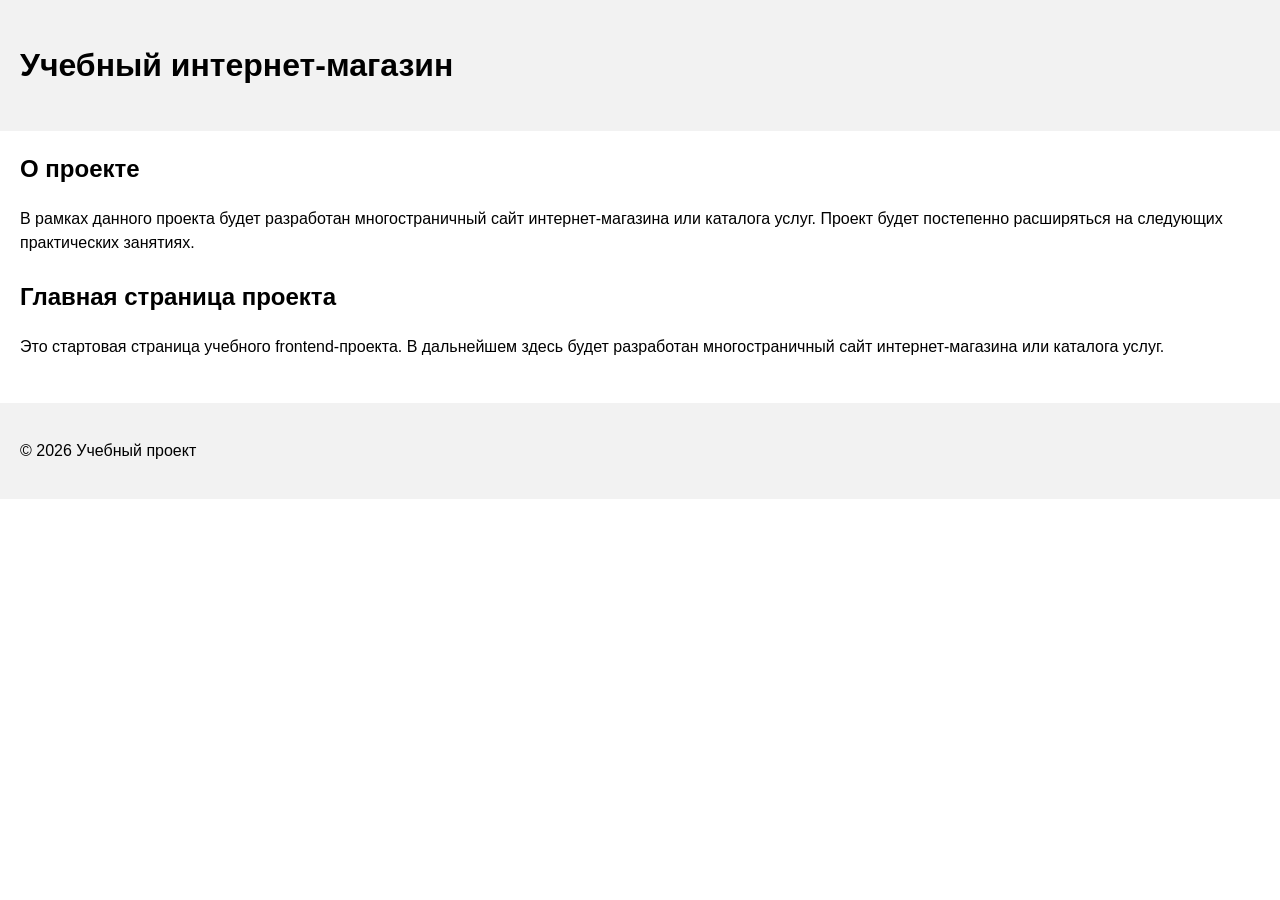
==== index.html @ 27270376 "feat: add project description section" ====
<!DOCTYPE html>
<html lang="ru">
<head>
  <meta charset="UTF-8">
  <meta name="viewport" content="width=device-width, initial-scale=1.0">
  <title>Каталог товаров</title>
  <link rel="stylesheet" href="css/style.css">
</head>
<body>
  <header>
    <h1>Учебный интернет-магазин</h1>
  </header>

  <main>
    <section>
  <h2>О проекте</h2>
  <p>
    В рамках данного проекта будет разработан многостраничный сайт
    интернет-магазина или каталога услуг. Проект будет постепенно
    расширяться на следующих практических занятиях.
  </p>
</section>

    <section>
      <h2>Главная страница проекта</h2>
      <p>
        Это стартовая страница учебного frontend-проекта.
        В дальнейшем здесь будет разработан многостраничный сайт
        интернет-магазина или каталога услуг.
      </p>
    </section>
  </main>

  <footer>
    <p>&copy; 2026 Учебный проект</p>
  </footer>
</body>
</html>
---- css/style.css ----
body {
  margin: 0;
  font-family: Arial, sans-serif;
  line-height: 1.5;
}

header,
main,
footer {
  padding: 20px;
}

header {
  background-color: #f2f2f2;
}

footer {
  background-color: #f2f2f2;
}

section {
  margin-bottom: 24px;
}

section h2 {
  margin-top: 0;
}
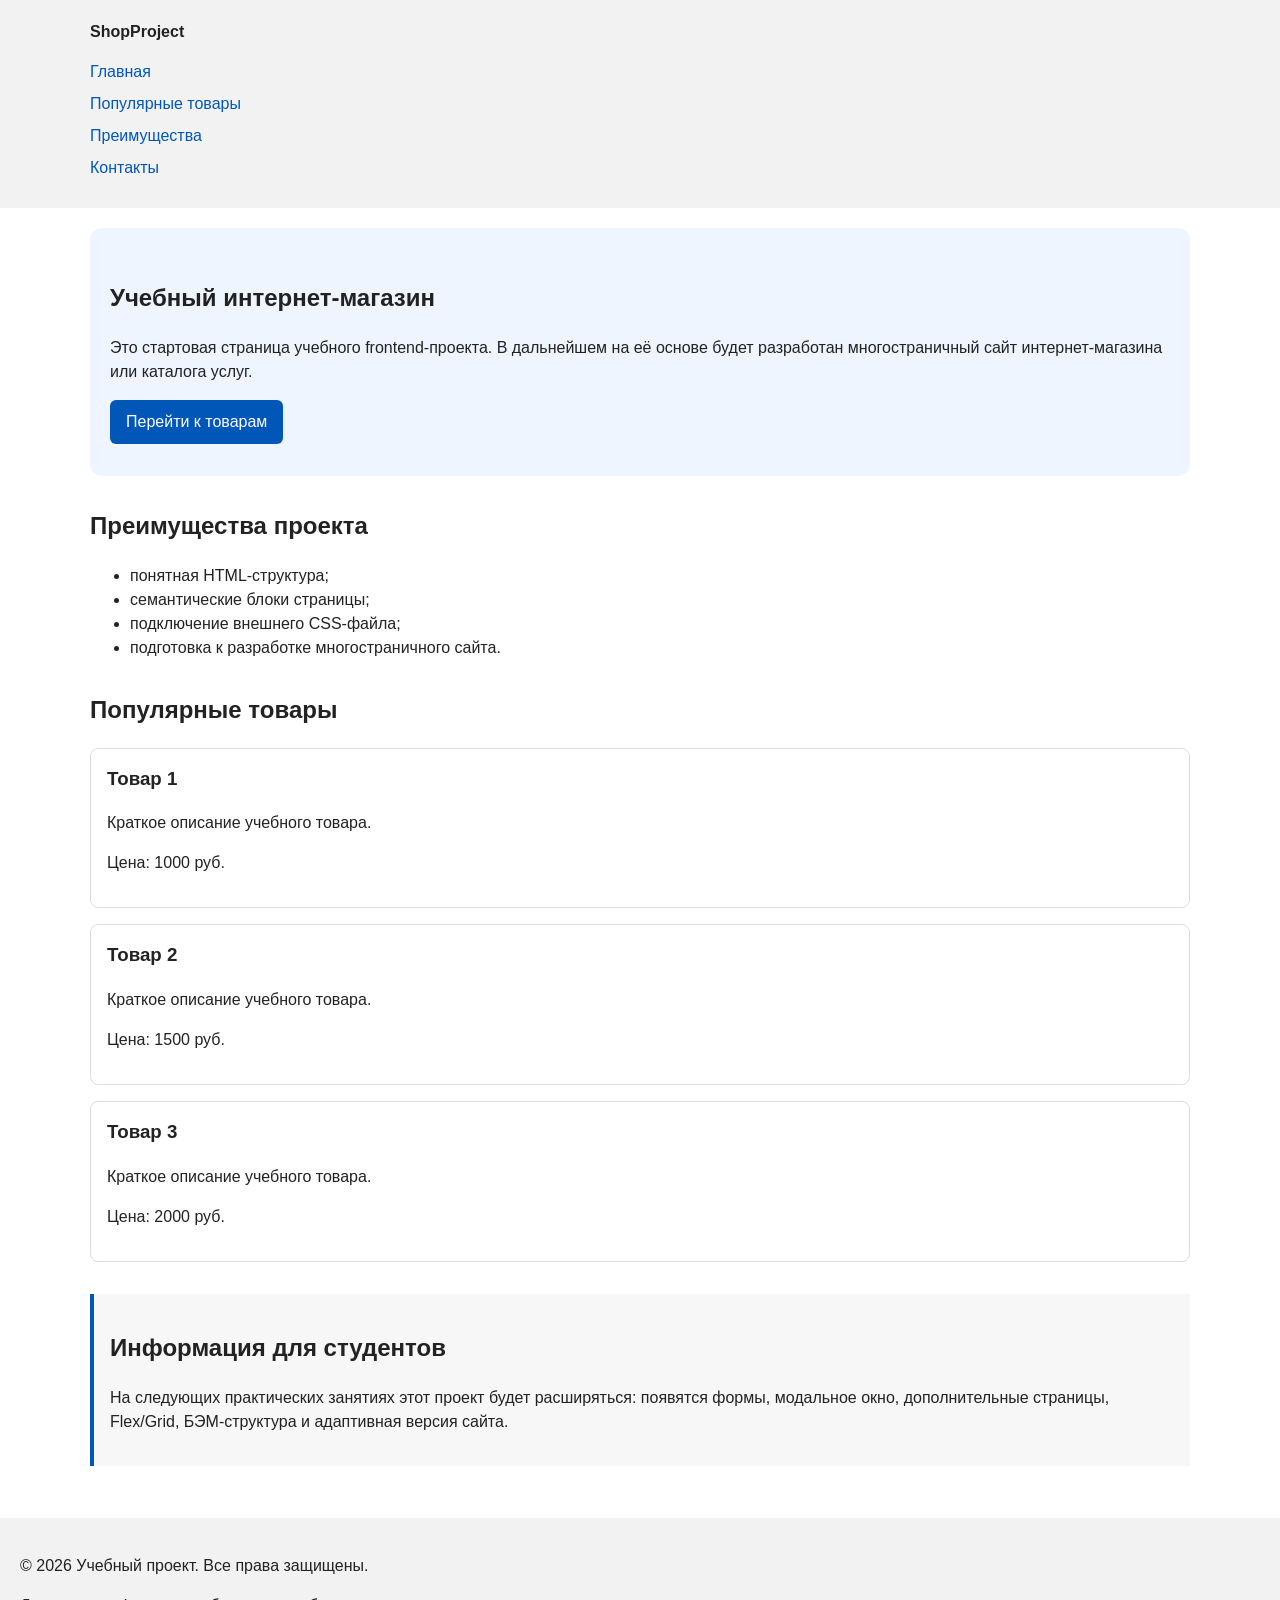
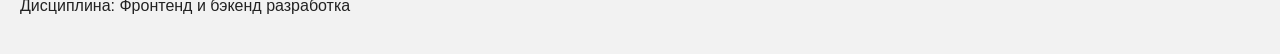
==== commit 383f1474: "feat: add semantic HTML structure and base CSS styles" ====
--- a/index.html
+++ b/index.html
@@ -3,37 +3,79 @@
 <head>
   <meta charset="UTF-8">
   <meta name="viewport" content="width=device-width, initial-scale=1.0">
-  <title>Каталог товаров</title>
+  <title>Учебный интернет-магазин</title>
   <link rel="stylesheet" href="css/style.css">
 </head>
 <body>
-  <header>
-    <h1>Учебный интернет-магазин</h1>
-  </header>
+<header>
+  <div class="site-header">
+    <a class="site-logo" href="index.html">ShopProject</a>
 
-  <main>
-    <section>
-  <h2>О проекте</h2>
+    <nav class="site-nav" aria-label="Основная навигация">
+      <ul class="site-nav__list">
+        <li><a href="index.html">Главная</a></li>
+        <li><a href="#popular">Популярные товары</a></li>
+        <li><a href="#advantages">Преимущества</a></li>
+        <li><a href="#contacts">Контакты</a></li>
+      </ul>
+    </nav>
+  </div>
+</header>
+<main>
+  <section class="hero">
+  <h1>Учебный интернет-магазин</h1>
   <p>
-    В рамках данного проекта будет разработан многостраничный сайт
-    интернет-магазина или каталога услуг. Проект будет постепенно
-    расширяться на следующих практических занятиях.
+    Это стартовая страница учебного frontend-проекта.
+    В дальнейшем на её основе будет разработан многостраничный сайт
+    интернет-магазина или каталога услуг.
   </p>
+  <a class="button" href="#popular">Перейти к товарам</a>
 </section>
+<section class="section" id="advantages">
+  <h2>Преимущества проекта</h2>
 
-    <section>
-      <h2>Главная страница проекта</h2>
-      <p>
-        Это стартовая страница учебного frontend-проекта.
-        В дальнейшем здесь будет разработан многостраничный сайт
-        интернет-магазина или каталога услуг.
-      </p>
-    </section>
-  </main>
+  <ul class="advantages-list">
+    <li>понятная HTML-структура;</li>
+    <li>семантические блоки страницы;</li>
+    <li>подключение внешнего CSS-файла;</li>
+    <li>подготовка к разработке многостраничного сайта.</li>
+  </ul>
+</section>
+<section class="section" id="popular">
+  <h2>Популярные товары</h2>
 
-  <footer>
-    <p>&copy; 2026 Учебный проект</p>
-  </footer>
+  <article class="product-card">
+    <h3>Товар 1</h3>
+    <p>Краткое описание учебного товара.</p>
+    <p>Цена: 1000 руб.</p>
+  </article>
+
+  <article class="product-card">
+    <h3>Товар 2</h3>
+    <p>Краткое описание учебного товара.</p>
+    <p>Цена: 1500 руб.</p>
+  </article>
+
+  <article class="product-card">
+    <h3>Товар 3</h3>
+    <p>Краткое описание учебного товара.</p>
+    <p>Цена: 2000 руб.</p>
+  </article>
+</section>
+<aside class="aside-info">
+  <h2>Информация для студентов</h2>
+  <p>
+    На следующих практических занятиях этот проект будет расширяться:
+    появятся формы, модальное окно, дополнительные страницы, Flex/Grid,
+    БЭМ-структура и адаптивная версия сайта.
+  </p>
+</aside>
+
+</main>
+<footer id="contacts">
+  <p>&copy; 2026 Учебный проект. Все права защищены.</p>
+  <p>Дисциплина: Фронтенд и бэкенд разработка</p>
+</footer>
+
 </body>
 </html>
-
--- a/css/style.css
+++ b/css/style.css
@@ -1,27 +1,167 @@
+/* 
+  Универсальное правило для всех элементов.
+  border-box делает расчёт размеров более понятным:
+  width включает content, padding и border.
+*/
+* {
+  box-sizing: border-box;
+}
+
+/*
+  Убираем стандартный внешний отступ браузера у body.
+  Без этого вокруг страницы может появиться белая рамка.
+*/
 body {
   margin: 0;
   font-family: Arial, sans-serif;
   line-height: 1.5;
+  color: #222222;
+  background-color: #ffffff;
 }
-
+/*
+  Задаём внутренние отступы для основных областей страницы.
+  Это делает содержимое визуально отделённым от краёв окна браузера.
+*/
 header,
 main,
 footer {
   padding: 20px;
 }
 
+/*
+  Оформляем шапку страницы.
+  Пока используется простой светло-серый фон.
+*/
 header {
   background-color: #f2f2f2;
 }
 
+/*
+  Оформляем подвал страницы тем же фоном,
+  чтобы визуально отделить его от основного содержимого.
+*/
 footer {
   background-color: #f2f2f2;
 }
-
-section {
-  margin-bottom: 24px;
+/*
+  Ограничиваем ширину содержимого шапки,
+  чтобы оно не растягивалось слишком сильно на широких экранах.
+*/
+.site-header {
+  max-width: 1100px;
+  margin: 0 auto;
 }
 
-section h2 {
+/*
+  Оформляем текстовый логотип.
+*/
+.site-logo {
+  font-weight: bold;
+  text-decoration: none;
+  color: #222222;
+}
+
+/*
+  Убираем стандартные отступы и маркеры списка навигации.
+*/
+.site-nav__list {
+  padding: 0;
+  margin: 16px 0 0;
+  list-style: none;
+}
+
+/*
+  Добавляем расстояние между пунктами меню.
+*/
+.site-nav__list li {
+  margin-bottom: 8px;
+}
+
+/*
+  Оформляем ссылки меню.
+*/
+.site-nav__list a {
+  color: #0057b8;
+  text-decoration: none;
+}
+
+/*
+  При наведении мыши подчёркиваем ссылку.
+  Подробно состояния интерфейса будут рассмотрены в практической работе 1.7.
+*/
+.site-nav__list a:hover {
+  text-decoration: underline;
+}
+/*
+  Hero-блок — первый крупный блок страницы.
+  Он визуально отделяется от остальных разделов фоном и отступами.
+*/
+.hero {
+  max-width: 1100px;
+  margin: 0 auto 32px;
+  padding: 32px 20px;
+  background-color: #eef5ff;
+  border-radius: 12px;
+}
+
+/*
+  Общий класс для разделов страницы.
+*/
+.section {
+  max-width: 1100px;
+  margin: 0 auto 32px;
+}
+
+/*
+  Убираем лишний верхний отступ у заголовков разделов.
+*/
+.section h2 {
   margin-top: 0;
 }
+/*
+  Карточка товара — самостоятельный блок.
+  На следующих занятиях карточки будут доработаны и выстроены в сетку.
+*/
+.product-card {
+  margin-bottom: 16px;
+  padding: 16px;
+  border: 1px solid #dddddd;
+  border-radius: 8px;
+  background-color: #ffffff;
+}
+
+/*
+  Убираем лишний верхний отступ у заголовка карточки.
+*/
+.product-card h3 {
+  margin-top: 0;
+}
+/*
+  Пока это обычная ссылка, но визуально она оформляется как кнопка.
+*/
+.button {
+  display: inline-block;
+  padding: 10px 16px;
+  color: #ffffff;
+  background-color: #0057b8;
+  text-decoration: none;
+  border-radius: 6px;
+}
+
+/*
+  Простое состояние наведения для кнопки.
+*/
+.button:hover {
+  background-color: #003f86;
+}
+
+/*
+  Дополнительный информационный блок.
+*/
+.aside-info {
+  max-width: 1100px;
+  margin: 0 auto 32px;
+  padding: 16px;
+  border-left: 4px solid #0057b8;
+  background-color: #f7f7f7;
+}
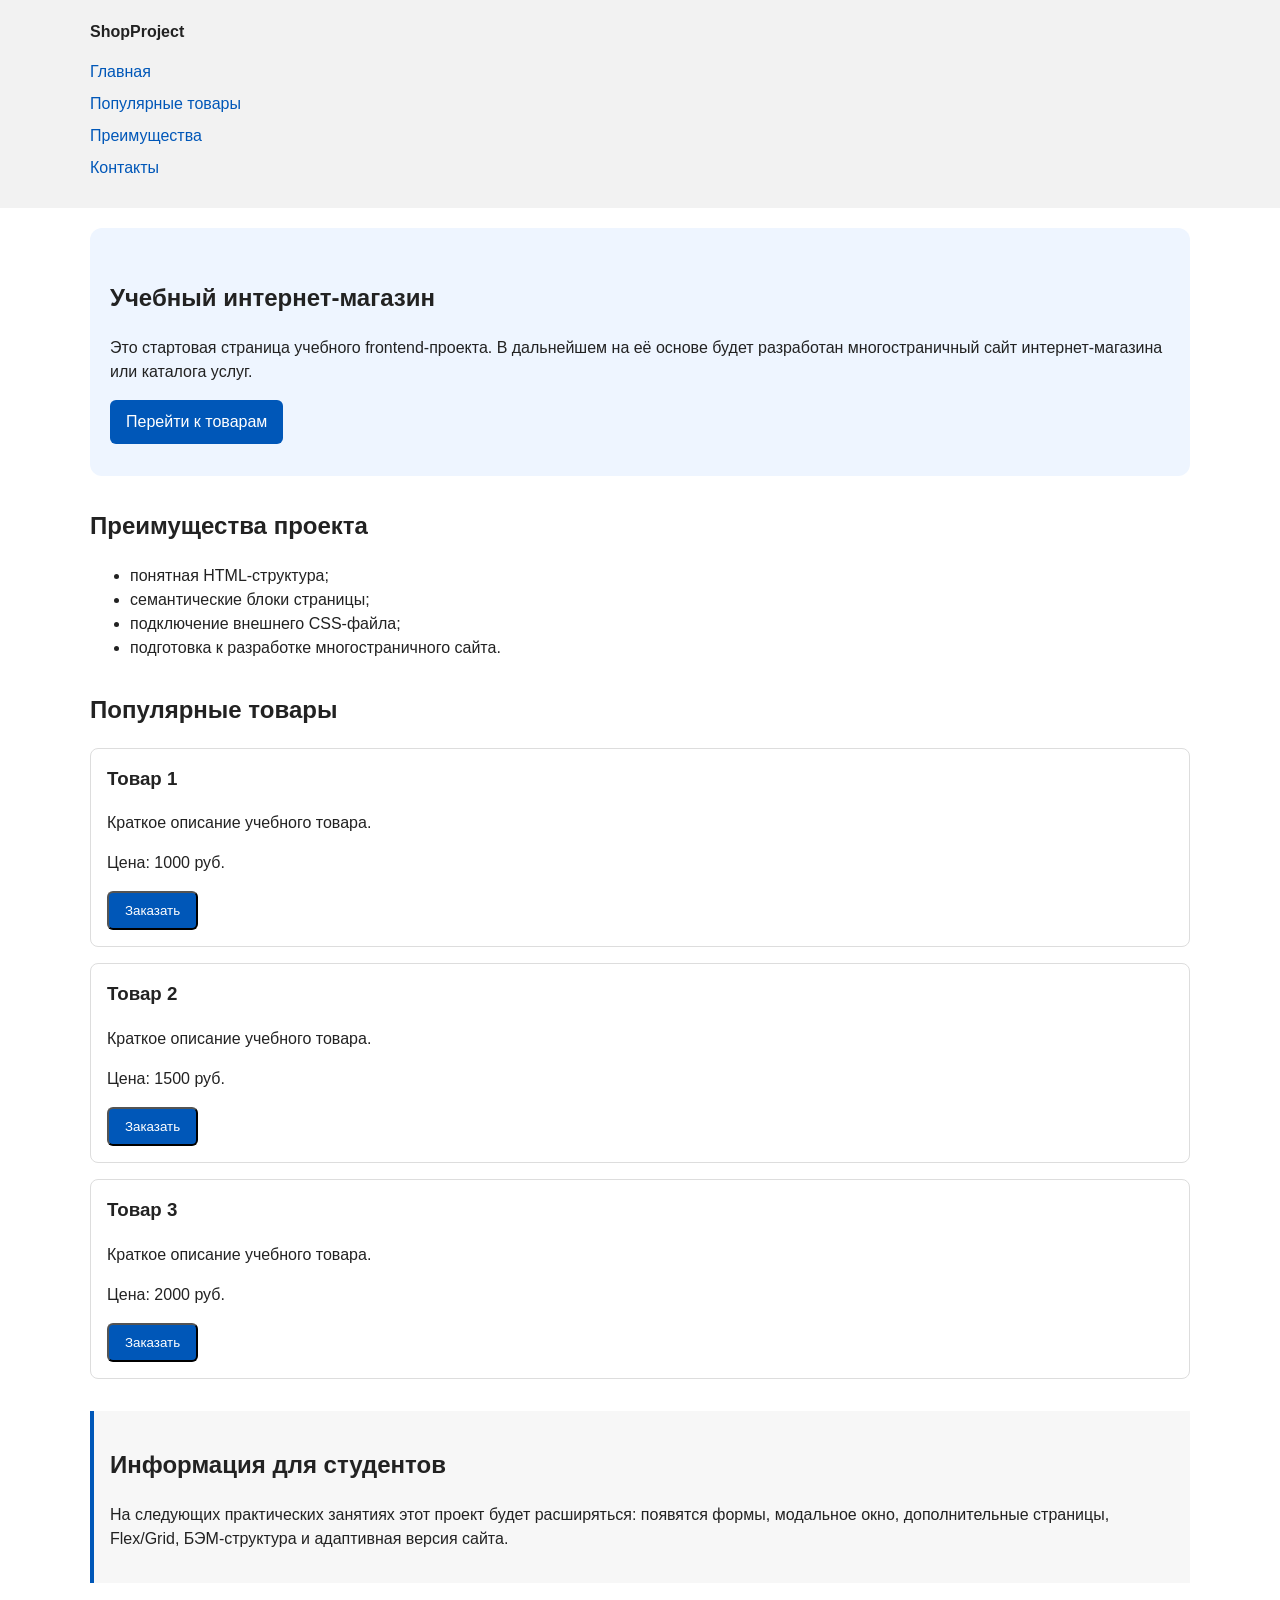
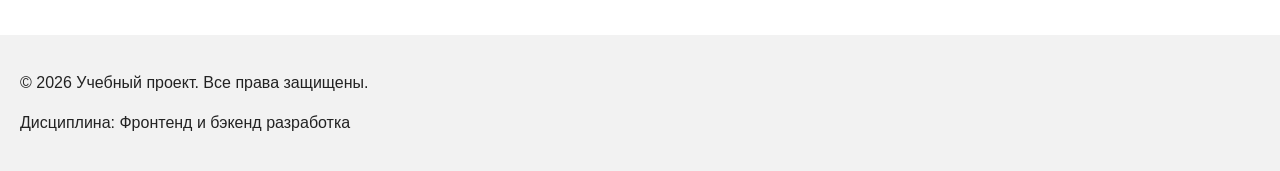
==== commit 685f4004: "feat: add order form modal and validation" ====
--- a/index.html
+++ b/index.html
@@ -5,6 +5,7 @@
   <meta name="viewport" content="width=device-width, initial-scale=1.0">
   <title>Учебный интернет-магазин</title>
   <link rel="stylesheet" href="css/style.css">
+  <script src="js/main.js" defer></script>
 </head>
 <body>
 <header>
@@ -48,18 +49,27 @@
     <h3>Товар 1</h3>
     <p>Краткое описание учебного товара.</p>
     <p>Цена: 1000 руб.</p>
+    <button class="button product-card__button" type="button" data-product="Товар 1">
+  Заказать
+</button>
   </article>
 
   <article class="product-card">
     <h3>Товар 2</h3>
     <p>Краткое описание учебного товара.</p>
     <p>Цена: 1500 руб.</p>
+    <button class="button product-card__button" type="button" data-product="Товар 1">
+  Заказать
+</button>
   </article>
 
   <article class="product-card">
     <h3>Товар 3</h3>
     <p>Краткое описание учебного товара.</p>
     <p>Цена: 2000 руб.</p>
+    <button class="button product-card__button" type="button" data-product="Товар 1">
+  Заказать
+</button>
   </article>
 </section>
 <aside class="aside-info">
@@ -76,6 +86,102 @@
   <p>&copy; 2026 Учебный проект. Все права защищены.</p>
   <p>Дисциплина: Фронтенд и бэкенд разработка</p>
 </footer>
+<dialog class="order-dialog" id="order-dialog" aria-labelledby="order-dialog-title">
+  <h2 id="order-dialog-title">Оформление заявки</h2>
+
+  <form class="order-form" id="order-form" action="#" method="post" novalidate>
+    <input id="selected-product" name="selected-product" type="hidden">
+
+    <div class="form-field">
+      <label for="order-name">Имя</label>
+      <input
+        id="order-name"
+        name="name"
+        type="text"
+        placeholder="Введите ваше имя"
+        minlength="2"
+        autocomplete="given-name"
+        required
+      >
+    </div>
+
+    <div class="form-field">
+      <label for="order-email">E-mail</label>
+      <input
+        id="order-email"
+        name="email"
+        type="email"
+        placeholder="example@mail.ru"
+        autocomplete="email"
+        required
+      >
+    </div>
+
+    <div class="form-field">
+      <label for="order-phone">Телефон</label>
+      <input
+        id="order-phone"
+        name="phone"
+        type="tel"
+        inputmode="tel"
+        placeholder="+7 (900) 000-00-00"
+        pattern="^\+7 \(\d{3}\) \d{3}-\d{2}-\d{2}$"
+        required
+      >
+      <small>Формат: +7 (900) 000-00-00</small>
+    </div>
+
+    <div class="form-field">
+      <label for="order-date">Дата связи</label>
+      <input
+        id="order-date"
+        name="date"
+        type="date"
+      >
+    </div>
+
+    <div class="form-field">
+      <label for="order-topic">Тема заявки</label>
+      <select id="order-topic" name="topic" required>
+        <option value="">Выберите тему</option>
+        <option value="product">Заказ товара</option>
+        <option value="consultation">Консультация</option>
+        <option value="delivery">Доставка</option>
+      </select>
+    </div>
+
+    <div class="form-field">
+      <label for="order-comment">Комментарий</label>
+      <textarea
+        id="order-comment"
+        name="comment"
+        rows="4"
+        placeholder="Укажите дополнительную информацию"
+      ></textarea>
+    </div>
+
+    <div class="form-field form-field--checkbox">
+      <label>
+        <input
+          id="order-agreement"
+          name="agreement"
+          type="checkbox"
+          required
+        >
+        Я согласен на обработку данных
+      </label>
+    </div>
+
+    <div class="form-actions">
+      <button type="button" id="close-order-dialog">Закрыть</button>
+      <button type="submit">Отправить заявку</button>
+    </div>
+  </form>
+</dialog>
+
+<p class="success-message" id="success-message" hidden>
+  Форма успешно отправлена!
+</p>
 
 </body>
 </html>
--- a/css/style.css
+++ b/css/style.css
@@ -165,3 +165,105 @@
   border-left: 4px solid #0057b8;
   background-color: #f7f7f7;
 }
+
+/*
+  Модальное окно.
+  Элемент dialog сам умеет открываться поверх страницы.
+*/
+.order-dialog {
+  width: min(100% - 32px, 560px);
+  padding: 24px;
+  border: none;
+  border-radius: 12px;
+}
+
+/*
+  Затемнение фона за модальным окном.
+*/
+.order-dialog::backdrop {
+  background-color: rgba(0, 0, 0, 0.5);
+}
+
+/*
+  Поле формы.
+  Каждый блок получает нижний отступ.
+*/
+.form-field {
+  margin-bottom: 16px;
+}
+
+/*
+  Подпись поля.
+*/
+.form-field label {
+  display: block;
+  margin-bottom: 6px;
+}
+
+/*
+  Основные поля формы.
+*/
+.form-field input,
+.form-field select,
+.form-field textarea {
+  width: 100%;
+  padding: 10px 12px;
+  border: 1px solid #cccccc;
+  border-radius: 6px;
+  font: inherit;
+}
+
+/*
+  Checkbox не должен занимать всю ширину.
+*/
+.form-field input[type="checkbox"] {
+  width: auto;
+}
+
+/*
+  Подсказка под полем телефона.
+*/
+.form-field small {
+  display: block;
+  margin-top: 4px;
+  color: #666666;
+}
+
+/*
+  Видимый фокус для клавиатурной навигации.
+*/
+.form-field input:focus-visible,
+.form-field select:focus-visible,
+.form-field textarea:focus-visible,
+.form-actions button:focus-visible {
+  outline: 2px solid #0057b8;
+  outline-offset: 2px;
+}
+
+/*
+  Подсветка ошибочных полей.
+  Атрибут aria-invalid будет добавляться через JavaScript.
+*/
+[aria-invalid="true"] {
+  border-color: #b00020;
+}
+
+/*
+  Кнопки формы.
+*/
+.form-actions {
+  display: flex;
+  gap: 12px;
+  margin-top: 20px;
+}
+
+/*
+  Сообщение об успешной отправке.
+*/
+.success-message {
+  max-width: 1100px;
+  margin: 24px auto;
+  padding: 16px;
+  border-left: 4px solid #168a2f;
+  background-color: #eefaf0;
+}
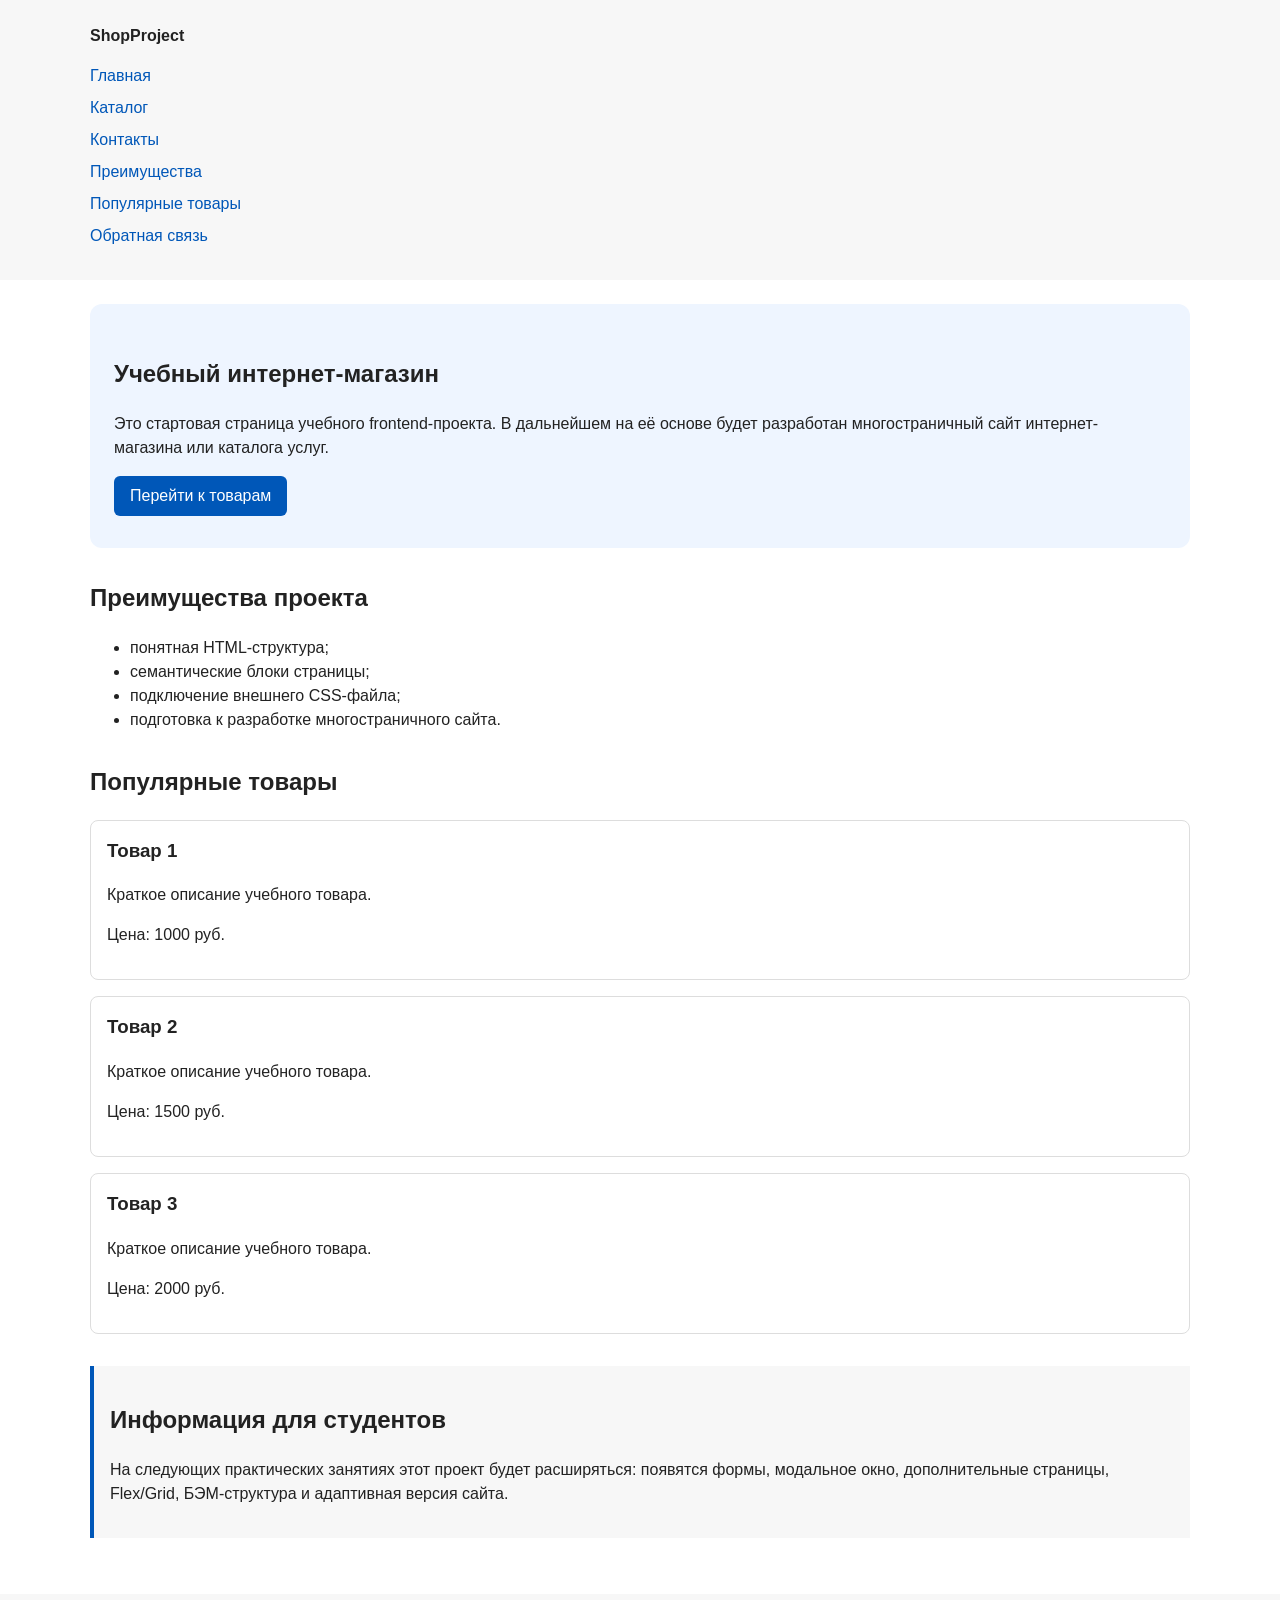
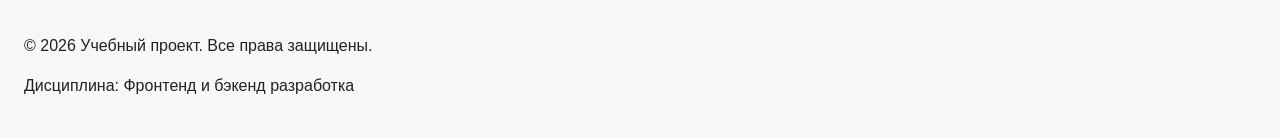
==== commit 581a4650: "feat: add multi-page structure navigation and anchors" ====
--- a/index.html
+++ b/index.html
@@ -5,7 +5,11 @@
   <meta name="viewport" content="width=device-width, initial-scale=1.0">
   <title>Учебный интернет-магазин</title>
   <link rel="stylesheet" href="css/style.css">
-  <script src="js/main.js" defer></script>
+  <meta property="og:type" content="website">
+<meta property="og:title" content="Учебный интернет-магазин">
+<meta property="og:description" content="Учебный frontend-проект интернет-магазина.">
+<meta property="og:image" content="https://username.github.io/kr1-html-css-shop/images/preview.jpg">
+
 </head>
 <body>
 <header>
@@ -13,13 +17,16 @@
     <a class="site-logo" href="index.html">ShopProject</a>
 
     <nav class="site-nav" aria-label="Основная навигация">
-      <ul class="site-nav__list">
-        <li><a href="index.html">Главная</a></li>
-        <li><a href="#popular">Популярные товары</a></li>
-        <li><a href="#advantages">Преимущества</a></li>
-        <li><a href="#contacts">Контакты</a></li>
-      </ul>
-    </nav>
+  <ul class="site-nav__list">
+    <li><a href="index.html">Главная</a></li>
+    <li><a href="catalog.html">Каталог</a></li>
+    <li><a href="contacts.html">Контакты</a></li>
+    <li><a href="index.html#advantages">Преимущества</a></li>
+    <li><a href="index.html#popular">Популярные товары</a></li>
+    <li><a href="index.html#contacts">Обратная связь</a></li>
+  </ul>
+</nav>
+
   </div>
 </header>
 <main>
@@ -49,27 +56,18 @@
     <h3>Товар 1</h3>
     <p>Краткое описание учебного товара.</p>
     <p>Цена: 1000 руб.</p>
-    <button class="button product-card__button" type="button" data-product="Товар 1">
-  Заказать
-</button>
   </article>
 
   <article class="product-card">
     <h3>Товар 2</h3>
     <p>Краткое описание учебного товара.</p>
     <p>Цена: 1500 руб.</p>
-    <button class="button product-card__button" type="button" data-product="Товар 1">
-  Заказать
-</button>
   </article>
 
   <article class="product-card">
     <h3>Товар 3</h3>
     <p>Краткое описание учебного товара.</p>
     <p>Цена: 2000 руб.</p>
-    <button class="button product-card__button" type="button" data-product="Товар 1">
-  Заказать
-</button>
   </article>
 </section>
 <aside class="aside-info">
@@ -86,102 +84,6 @@
   <p>&copy; 2026 Учебный проект. Все права защищены.</p>
   <p>Дисциплина: Фронтенд и бэкенд разработка</p>
 </footer>
-<dialog class="order-dialog" id="order-dialog" aria-labelledby="order-dialog-title">
-  <h2 id="order-dialog-title">Оформление заявки</h2>
-
-  <form class="order-form" id="order-form" action="#" method="post" novalidate>
-    <input id="selected-product" name="selected-product" type="hidden">
-
-    <div class="form-field">
-      <label for="order-name">Имя</label>
-      <input
-        id="order-name"
-        name="name"
-        type="text"
-        placeholder="Введите ваше имя"
-        minlength="2"
-        autocomplete="given-name"
-        required
-      >
-    </div>
-
-    <div class="form-field">
-      <label for="order-email">E-mail</label>
-      <input
-        id="order-email"
-        name="email"
-        type="email"
-        placeholder="example@mail.ru"
-        autocomplete="email"
-        required
-      >
-    </div>
-
-    <div class="form-field">
-      <label for="order-phone">Телефон</label>
-      <input
-        id="order-phone"
-        name="phone"
-        type="tel"
-        inputmode="tel"
-        placeholder="+7 (900) 000-00-00"
-        pattern="^\+7 \(\d{3}\) \d{3}-\d{2}-\d{2}$"
-        required
-      >
-      <small>Формат: +7 (900) 000-00-00</small>
-    </div>
-
-    <div class="form-field">
-      <label for="order-date">Дата связи</label>
-      <input
-        id="order-date"
-        name="date"
-        type="date"
-      >
-    </div>
-
-    <div class="form-field">
-      <label for="order-topic">Тема заявки</label>
-      <select id="order-topic" name="topic" required>
-        <option value="">Выберите тему</option>
-        <option value="product">Заказ товара</option>
-        <option value="consultation">Консультация</option>
-        <option value="delivery">Доставка</option>
-      </select>
-    </div>
-
-    <div class="form-field">
-      <label for="order-comment">Комментарий</label>
-      <textarea
-        id="order-comment"
-        name="comment"
-        rows="4"
-        placeholder="Укажите дополнительную информацию"
-      ></textarea>
-    </div>
-
-    <div class="form-field form-field--checkbox">
-      <label>
-        <input
-          id="order-agreement"
-          name="agreement"
-          type="checkbox"
-          required
-        >
-        Я согласен на обработку данных
-      </label>
-    </div>
-
-    <div class="form-actions">
-      <button type="button" id="close-order-dialog">Закрыть</button>
-      <button type="submit">Отправить заявку</button>
-    </div>
-  </form>
-</dialog>
-
-<p class="success-message" id="success-message" hidden>
-  Форма успешно отправлена!
-</p>
 
 </body>
 </html>
--- a/css/style.css
+++ b/css/style.css
@@ -1,23 +1,69 @@
+/* ===============================
+   1. Переменные проекта
+   =============================== */
+
+:root {
+  /* Основные цвета проекта */
+  --color-bg: #ffffff;
+  --color-text: #222222;
+  --color-muted: #666666;
+  --color-primary: #0057b8;
+  --color-primary-dark: #003f86;
+  --color-border: #dddddd;
+  --color-surface: #f7f7f7;
+  --color-surface-accent: #eef5ff;
+  --color-danger: #b00020;
+  --color-success: #168a2f;
+  --color-success-bg: #eefaf0;
+  --color-white: #ffffff;
+
+  /* Отступы */
+  --space-xs: 4px;
+  --space-sm: 8px;
+  --space-md: 16px;
+  --space-lg: 24px;
+  --space-xl: 32px;
+
+  /* Скругления */
+  --radius-sm: 6px;
+  --radius-md: 8px;
+  --radius-lg: 12px;
+
+  /* Размеры */
+  --container-width: 1100px;
+}
+
+html {
+  scroll-behavior: smooth;
+}
+
+:target {
+  outline: 2px dashed var(--color-primary);
+  outline-offset: 4px;
+}
+
+
 /* 
   Универсальное правило для всех элементов.
   border-box делает расчёт размеров более понятным:
   width включает content, padding и border.
 */
+/* ===============================
+   2. Базовые стили
+   =============================== */
+
 * {
   box-sizing: border-box;
 }
 
-/*
-  Убираем стандартный внешний отступ браузера у body.
-  Без этого вокруг страницы может появиться белая рамка.
-*/
 body {
   margin: 0;
   font-family: Arial, sans-serif;
   line-height: 1.5;
-  color: #222222;
-  background-color: #ffffff;
-}
+  color: var(--color-text);
+  background-color: var(--color-bg);
+}
+
 /*
   Задаём внутренние отступы для основных областей страницы.
   Это делает содержимое визуально отделённым от краёв окна браузера.
@@ -25,7 +71,7 @@
 header,
 main,
 footer {
-  padding: 20px;
+  padding: var(--space-lg);
 }
 
 /*
@@ -33,16 +79,18 @@
   Пока используется простой светло-серый фон.
 */
 header {
-  background-color: #f2f2f2;
-}
+  background-color: var(--color-surface);
+}
+
 
 /*
   Оформляем подвал страницы тем же фоном,
   чтобы визуально отделить его от основного содержимого.
 */
 footer {
-  background-color: #f2f2f2;
-}
+  background-color: var(--color-surface);
+}
+
 /*
   Ограничиваем ширину содержимого шапки,
   чтобы оно не растягивалось слишком сильно на широких экранах.
@@ -51,6 +99,24 @@
   max-width: 1100px;
   margin: 0 auto;
 }
+
+/* ===============================
+   3. Общие элементы интерфейса
+   =============================== */
+
+a {
+  color: var(--color-primary);
+}
+
+a:hover {
+  color: var(--color-primary-dark);
+}
+
+a:focus-visible {
+  outline: 2px solid var(--color-primary);
+  outline-offset: 3px;
+}
+
 
 /*
   Оформляем текстовый логотип.
@@ -93,160 +159,163 @@
   text-decoration: underline;
 }
 /*
-  Hero-блок — первый крупный блок страницы.
-  Он визуально отделяется от остальных разделов фоном и отступами.
-*/
+  Пока это обычная ссылка, но визуально она оформляется как кнопка.
+*/
+.button {
+  display: inline-block;
+  padding: var(--space-sm) var(--space-md);
+  color: var(--color-white);
+  background-color: var(--color-primary);
+  text-decoration: none;
+  border: none;
+  border-radius: var(--radius-sm);
+  cursor: pointer;
+}
+
+.button:hover {
+  background-color: var(--color-primary-dark);
+}
+
+.button:focus-visible {
+  outline: 2px solid var(--color-primary);
+  outline-offset: 3px;
+}
+
+.button:disabled {
+  opacity: 0.6;
+  cursor: not-allowed;
+}
+
+/* ===============================
+   4. Компоненты страницы
+   =============================== */
+
 .hero {
-  max-width: 1100px;
-  margin: 0 auto 32px;
-  padding: 32px 20px;
-  background-color: #eef5ff;
-  border-radius: 12px;
-}
-
-/*
-  Общий класс для разделов страницы.
-*/
+  max-width: var(--container-width);
+  margin: 0 auto var(--space-xl);
+  padding: var(--space-xl) var(--space-lg);
+  background-color: var(--color-surface-accent);
+  border-radius: var(--radius-lg);
+}
+
 .section {
-  max-width: 1100px;
-  margin: 0 auto 32px;
-}
-
-/*
-  Убираем лишний верхний отступ у заголовков разделов.
-*/
+  max-width: var(--container-width);
+  margin: 0 auto var(--space-xl);
+}
+
 .section h2 {
   margin-top: 0;
 }
+
 /*
   Карточка товара — самостоятельный блок.
   На следующих занятиях карточки будут доработаны и выстроены в сетку.
 */
 .product-card {
-  margin-bottom: 16px;
-  padding: 16px;
-  border: 1px solid #dddddd;
-  border-radius: 8px;
-  background-color: #ffffff;
-}
-
-/*
-  Убираем лишний верхний отступ у заголовка карточки.
-*/
+  margin-bottom: var(--space-md);
+  padding: var(--space-md);
+  border: 1px solid var(--color-border);
+  border-radius: var(--radius-md);
+  background-color: var(--color-bg);
+}
+
+.product-card:hover {
+  border-color: var(--color-primary);
+}
+
 .product-card h3 {
   margin-top: 0;
 }
-/*
-  Пока это обычная ссылка, но визуально она оформляется как кнопка.
-*/
-.button {
-  display: inline-block;
-  padding: 10px 16px;
-  color: #ffffff;
-  background-color: #0057b8;
-  text-decoration: none;
-  border-radius: 6px;
-}
-
-/*
-  Простое состояние наведения для кнопки.
-*/
-.button:hover {
-  background-color: #003f86;
-}
 
 /*
   Дополнительный информационный блок.
 */
 .aside-info {
-  max-width: 1100px;
-  margin: 0 auto 32px;
-  padding: 16px;
-  border-left: 4px solid #0057b8;
-  background-color: #f7f7f7;
-}
-
-/*
-  Модальное окно.
-  Элемент dialog сам умеет открываться поверх страницы.
-*/
+  max-width: var(--container-width);
+  margin: 0 auto var(--space-xl);
+  padding: var(--space-md);
+  border-left: 4px solid var(--color-primary);
+  background-color: var(--color-surface);
+}
+
+
+/*
+  Сообщение об успешной отправке.
+*/
+.success-message {
+  max-width: var(--container-width);
+  margin: var(--space-lg) auto;
+  padding: var(--space-md);
+  border-left: 4px solid var(--color-success);
+  background-color: var(--color-success-bg);
+}
+
+
+/* ===============================
+   5. Форма и модальное окно
+   =============================== */
+
 .order-dialog {
   width: min(100% - 32px, 560px);
-  padding: 24px;
+  padding: var(--space-lg);
   border: none;
-  border-radius: 12px;
-}
-
-/*
-  Затемнение фона за модальным окном.
-*/
+  border-radius: var(--radius-lg);
+}
+
 .order-dialog::backdrop {
   background-color: rgba(0, 0, 0, 0.5);
 }
 
-/*
-  Поле формы.
-  Каждый блок получает нижний отступ.
-*/
 .form-field {
-  margin-bottom: 16px;
-}
-
-/*
-  Подпись поля.
-*/
+  margin-bottom: var(--space-md);
+}
+
 .form-field label {
   display: block;
-  margin-bottom: 6px;
-}
-
-/*
-  Основные поля формы.
-*/
+  margin-bottom: var(--space-xs);
+}
+
 .form-field input,
 .form-field select,
 .form-field textarea {
   width: 100%;
   padding: 10px 12px;
-  border: 1px solid #cccccc;
-  border-radius: 6px;
+  border: 1px solid var(--color-border);
+  border-radius: var(--radius-sm);
   font: inherit;
 }
 
-/*
-  Checkbox не должен занимать всю ширину.
-*/
 .form-field input[type="checkbox"] {
   width: auto;
 }
 
-/*
-  Подсказка под полем телефона.
-*/
 .form-field small {
   display: block;
-  margin-top: 4px;
-  color: #666666;
+  margin-top: var(--space-xs);
+  color: var(--color-muted);
 }
 
 /*
   Видимый фокус для клавиатурной навигации.
 */
+.form-field input:hover,
+.form-field select:hover,
+.form-field textarea:hover {
+  border-color: var(--color-primary);
+}
+
 .form-field input:focus-visible,
 .form-field select:focus-visible,
 .form-field textarea:focus-visible,
 .form-actions button:focus-visible {
-  outline: 2px solid #0057b8;
-  outline-offset: 2px;
-}
-
-/*
-  Подсветка ошибочных полей.
-  Атрибут aria-invalid будет добавляться через JavaScript.
-*/
+  outline: 2px solid var(--color-primary);
+  outline-offset: 3px;
+}
+
 [aria-invalid="true"] {
-  border-color: #b00020;
-}
+  border-color: var(--color-danger);
+}
+
 
 /*
   Кнопки формы.
@@ -257,13 +326,18 @@
   margin-top: 20px;
 }
 
-/*
-  Сообщение об успешной отправке.
-*/
-.success-message {
-  max-width: 1100px;
-  margin: 24px auto;
-  padding: 16px;
-  border-left: 4px solid #168a2f;
-  background-color: #eefaf0;
-}
+.breadcrumbs {
+  max-width: var(--container-width);
+  margin: 0 auto var(--space-md);
+  font-size: 14px;
+  color: var(--color-muted);
+}
+
+.breadcrumbs a {
+  color: var(--color-primary);
+}
+
+.breadcrumbs span::before {
+  content: " / ";
+  color: var(--color-muted);
+}
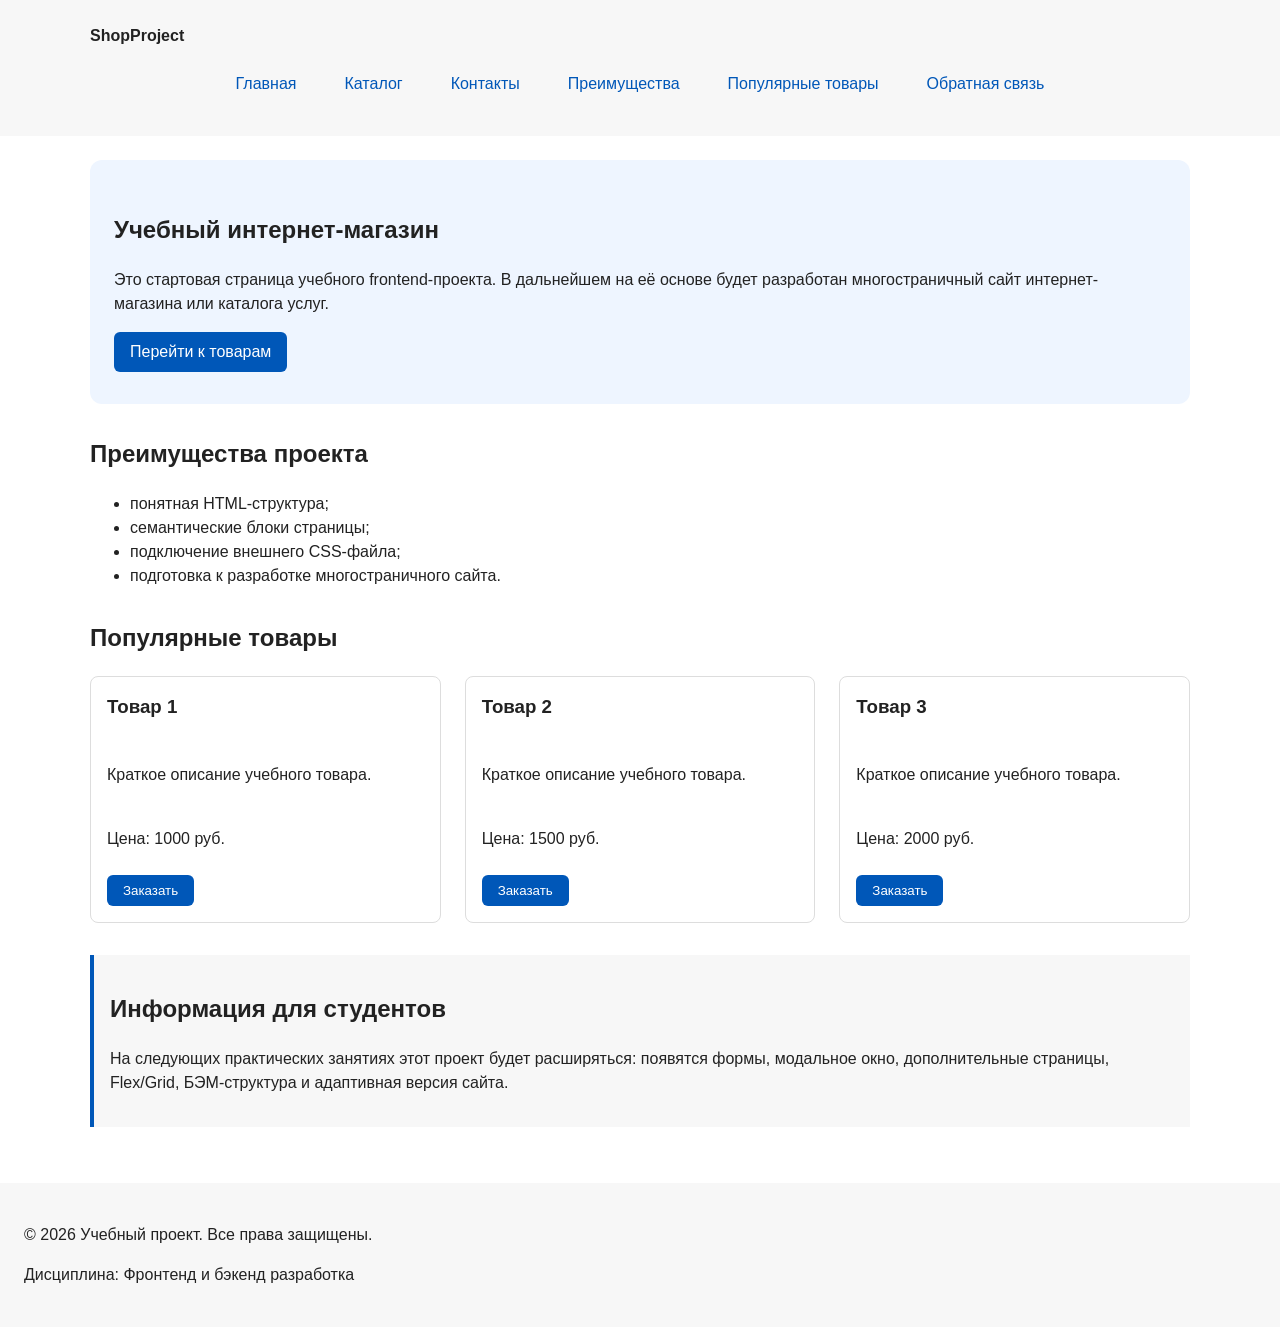
==== commit 5641a6eb: "feat: add flex navigation and grid catalog layout" ====
--- a/index.html
+++ b/index.html
@@ -52,24 +52,36 @@
 <section class="section" id="popular">
   <h2>Популярные товары</h2>
 
-  <article class="product-card">
-    <h3>Товар 1</h3>
-    <p>Краткое описание учебного товара.</p>
-    <p>Цена: 1000 руб.</p>
-  </article>
+  <div class="products-grid">
+    <article class="product-card">
+      <h3>Товар 1</h3>
+      <p>Краткое описание учебного товара.</p>
+      <p>Цена: 1000 руб.</p>
+      <button class="button product-card__button" type="button" data-product="Товар 1">
+        Заказать
+      </button>
+    </article>
 
-  <article class="product-card">
-    <h3>Товар 2</h3>
-    <p>Краткое описание учебного товара.</p>
-    <p>Цена: 1500 руб.</p>
-  </article>
+    <article class="product-card">
+      <h3>Товар 2</h3>
+      <p>Краткое описание учебного товара.</p>
+      <p>Цена: 1500 руб.</p>
+      <button class="button product-card__button" type="button" data-product="Товар 2">
+        Заказать
+      </button>
+    </article>
 
-  <article class="product-card">
-    <h3>Товар 3</h3>
-    <p>Краткое описание учебного товара.</p>
-    <p>Цена: 2000 руб.</p>
-  </article>
+    <article class="product-card">
+      <h3>Товар 3</h3>
+      <p>Краткое описание учебного товара.</p>
+      <p>Цена: 2000 руб.</p>
+      <button class="button product-card__button" type="button" data-product="Товар 3">
+        Заказать
+      </button>
+    </article>
+  </div>
 </section>
+
 <aside class="aside-info">
   <h2>Информация для студентов</h2>
   <p>
--- a/css/style.css
+++ b/css/style.css
@@ -131,10 +131,16 @@
   Убираем стандартные отступы и маркеры списка навигации.
 */
 .site-nav__list {
+  display: flex;
+  flex-wrap: wrap;
+  justify-content: center;
+  align-items: center;
+  gap: var(--space-md);
   padding: 0;
-  margin: 16px 0 0;
+  margin: var(--space-md) 0 0;
   list-style: none;
 }
+
 
 /*
   Добавляем расстояние между пунктами меню.
@@ -147,17 +153,23 @@
   Оформляем ссылки меню.
 */
 .site-nav__list a {
-  color: #0057b8;
+  display: inline-block;
+  padding: var(--space-sm) var(--space-md);
+  color: var(--color-primary);
   text-decoration: none;
-}
+  border-radius: var(--radius-sm);
+}
+
 
 /*
   При наведении мыши подчёркиваем ссылку.
   Подробно состояния интерфейса будут рассмотрены в практической работе 1.7.
 */
 .site-nav__list a:hover {
-  text-decoration: underline;
-}
+  color: var(--color-white);
+  background-color: var(--color-primary);
+}
+
 /*
   Пока это обычная ссылка, но визуально она оформляется как кнопка.
 */
@@ -212,12 +224,21 @@
   На следующих занятиях карточки будут доработаны и выстроены в сетку.
 */
 .product-card {
-  margin-bottom: var(--space-md);
+  display: flex;
+  flex-direction: column;
+  gap: var(--space-sm);
+  margin-bottom: 0;
   padding: var(--space-md);
   border: 1px solid var(--color-border);
   border-radius: var(--radius-md);
   background-color: var(--color-bg);
 }
+
+.product-card .button {
+  margin-top: auto;
+  align-self: flex-start;
+}
+
 
 .product-card:hover {
   border-color: var(--color-primary);
@@ -341,3 +362,60 @@
   content: " / ";
   color: var(--color-muted);
 }
+
+
+.products-grid {
+  display: grid;
+  grid-template-columns: repeat(3, 1fr);
+  gap: var(--space-lg);
+}
+
+.catalog-layout {
+  max-width: var(--container-width);
+  margin: 0 auto var(--space-xl);
+  display: grid;
+  grid-template-columns: 260px 1fr;
+  grid-template-areas: "filters products";
+  gap: var(--space-lg);
+}
+
+.catalog-filters {
+  grid-area: filters;
+  padding: var(--space-md);
+  border: 1px solid var(--color-border);
+  border-radius: var(--radius-md);
+  background-color: var(--color-surface);
+}
+
+.catalog-products {
+  grid-area: products;
+}
+
+.filters-form {
+  display: grid;
+  gap: var(--space-md);
+}
+
+.filters-form fieldset {
+  margin: 0;
+  padding: var(--space-md);
+  border: 1px solid var(--color-border);
+  border-radius: var(--radius-sm);
+}
+
+.filters-form legend {
+  font-weight: 700;
+}
+
+.filters-form label {
+  display: block;
+  margin-bottom: var(--space-sm);
+}
+
+.filters-form input[type="number"] {
+  width: 100%;
+  padding: 8px 10px;
+  border: 1px solid var(--color-border);
+  border-radius: var(--radius-sm);
+  font: inherit;
+}
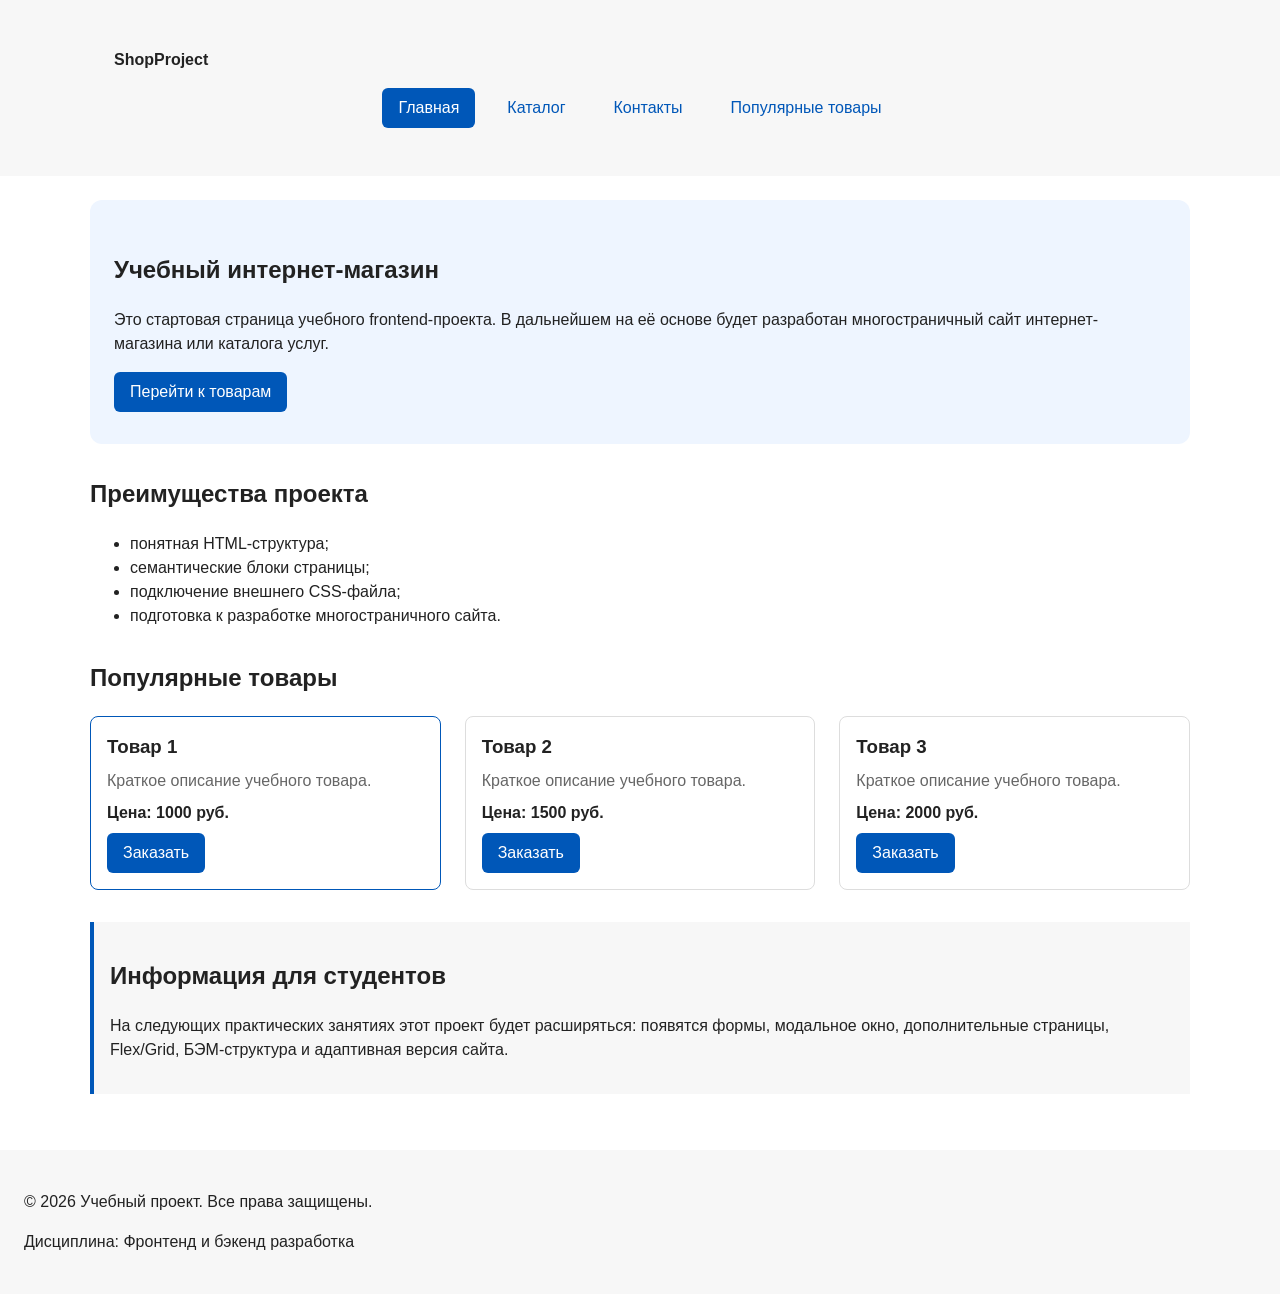
==== commit e617a6ee: "refactor: apply BEM naming to CSS classes" ====
--- a/index.html
+++ b/index.html
@@ -6,96 +6,160 @@
   <title>Учебный интернет-магазин</title>
   <link rel="stylesheet" href="css/style.css">
   <meta property="og:type" content="website">
-<meta property="og:title" content="Учебный интернет-магазин">
-<meta property="og:description" content="Учебный frontend-проект интернет-магазина.">
-<meta property="og:image" content="https://username.github.io/kr1-html-css-shop/images/preview.jpg">
-
+  <meta property="og:title" content="Учебный интернет-магазин">
+  <meta property="og:description" content="Учебный frontend-проект интернет-магазина.">
+  <meta property="og:image" content="https://username.github.io/kr1-html-css-shop/images/preview.jpg">
 </head>
 <body>
-<header>
-  <div class="site-header">
-    <a class="site-logo" href="index.html">ShopProject</a>
+
+<header class="site-header">
+  <div class="site-header__inner">
+    <a class="site-header__logo" href="index.html">ShopProject</a>
 
     <nav class="site-nav" aria-label="Основная навигация">
-  <ul class="site-nav__list">
-    <li><a href="index.html">Главная</a></li>
-    <li><a href="catalog.html">Каталог</a></li>
-    <li><a href="contacts.html">Контакты</a></li>
-    <li><a href="index.html#advantages">Преимущества</a></li>
-    <li><a href="index.html#popular">Популярные товары</a></li>
-    <li><a href="index.html#contacts">Обратная связь</a></li>
-  </ul>
-</nav>
-
+      <ul class="site-nav__list">
+        <li class="site-nav__item">
+          <a class="site-nav__link site-nav__link--active" href="index.html">Главная</a>
+        </li>
+        <li class="site-nav__item">
+          <a class="site-nav__link" href="catalog.html">Каталог</a>
+        </li>
+        <li class="site-nav__item">
+          <a class="site-nav__link" href="contacts.html">Контакты</a>
+        </li>
+        <li class="site-nav__item">
+          <a class="site-nav__link" href="index.html#popular">Популярные товары</a>
+        </li>
+      </ul>
+    </nav>
   </div>
 </header>
+
 <main>
   <section class="hero">
-  <h1>Учебный интернет-магазин</h1>
-  <p>
-    Это стартовая страница учебного frontend-проекта.
-    В дальнейшем на её основе будет разработан многостраничный сайт
-    интернет-магазина или каталога услуг.
+    <h1>Учебный интернет-магазин</h1>
+    <p>
+      Это стартовая страница учебного frontend-проекта.
+      В дальнейшем на её основе будет разработан многостраничный сайт
+      интернет-магазина или каталога услуг.
+    </p>
+    <a class="button button--primary" href="#popular">Перейти к товарам</a>
+  </section>
+
+  <section class="section" id="advantages">
+    <h2>Преимущества проекта</h2>
+
+    <ul class="advantages-list">
+      <li>понятная HTML-структура;</li>
+      <li>семантические блоки страницы;</li>
+      <li>подключение внешнего CSS-файла;</li>
+      <li>подготовка к разработке многостраничного сайта.</li>
+    </ul>
+  </section>
+
+  <section class="section" id="popular">
+    <h2>Популярные товары</h2>
+
+    <div class="products-grid">
+      <article class="product-card product-card--featured">
+        <h3 class="product-card__title">Товар 1</h3>
+        <p class="product-card__description">Краткое описание учебного товара.</p>
+        <p class="product-card__price">Цена: 1000 руб.</p>
+        <button
+          class="button button--primary product-card__button"
+          type="button"
+          data-product="Товар 1"
+        >
+          Заказать
+        </button>
+      </article>
+
+      <article class="product-card">
+        <h3 class="product-card__title">Товар 2</h3>
+        <p class="product-card__description">Краткое описание учебного товара.</p>
+        <p class="product-card__price">Цена: 1500 руб.</p>
+        <button
+          class="button button--primary product-card__button"
+          type="button"
+          data-product="Товар 2"
+        >
+          Заказать
+        </button>
+      </article>
+
+      <article class="product-card">
+        <h3 class="product-card__title">Товар 3</h3>
+        <p class="product-card__description">Краткое описание учебного товара.</p>
+        <p class="product-card__price">Цена: 2000 руб.</p>
+        <button
+          class="button button--primary product-card__button"
+          type="button"
+          data-product="Товар 3"
+        >
+          Заказать
+        </button>
+      </article>
+    </div>
+  </section>
+
+  <aside class="aside-info">
+    <h2>Информация для студентов</h2>
+    <p>
+      На следующих практических занятиях этот проект будет расширяться:
+      появятся формы, модальное окно, дополнительные страницы, Flex/Grid,
+      БЭМ-структура и адаптивная версия сайта.
+    </p>
+  </aside>
+
+  <p class="success-message" id="success-message" hidden>
+    Заявка успешно отправлена!
   </p>
-  <a class="button" href="#popular">Перейти к товарам</a>
-</section>
-<section class="section" id="advantages">
-  <h2>Преимущества проекта</h2>
+</main>
 
-  <ul class="advantages-list">
-    <li>понятная HTML-структура;</li>
-    <li>семантические блоки страницы;</li>
-    <li>подключение внешнего CSS-файла;</li>
-    <li>подготовка к разработке многостраничного сайта.</li>
-  </ul>
-</section>
-<section class="section" id="popular">
-  <h2>Популярные товары</h2>
+<dialog class="order-dialog" id="order-dialog" aria-labelledby="order-dialog-title">
+  <h2 class="order-dialog__title" id="order-dialog-title">Оформление заявки</h2>
 
-  <div class="products-grid">
-    <article class="product-card">
-      <h3>Товар 1</h3>
-      <p>Краткое описание учебного товара.</p>
-      <p>Цена: 1000 руб.</p>
-      <button class="button product-card__button" type="button" data-product="Товар 1">
-        Заказать
+  <form class="order-form" id="order-form" action="#" method="post" novalidate>
+    <input type="hidden" id="selected-product" name="product">
+
+    <div class="order-form__field">
+      <label class="order-form__label" for="order-name">Имя</label>
+      <input
+        class="order-form__input"
+        id="order-name"
+        name="name"
+        type="text"
+        required
+      >
+    </div>
+
+    <div class="order-form__field">
+      <label class="order-form__label" for="order-email">E-mail</label>
+      <input
+        class="order-form__input"
+        id="order-email"
+        name="email"
+        type="email"
+        required
+      >
+    </div>
+
+    <div class="order-form__actions">
+      <button class="button button--secondary" type="button" id="close-order-dialog">
+        Закрыть
       </button>
-    </article>
+      <button class="button button--primary" type="submit">
+        Отправить заявку
+      </button>
+    </div>
+  </form>
+</dialog>
 
-    <article class="product-card">
-      <h3>Товар 2</h3>
-      <p>Краткое описание учебного товара.</p>
-      <p>Цена: 1500 руб.</p>
-      <button class="button product-card__button" type="button" data-product="Товар 2">
-        Заказать
-      </button>
-    </article>
-
-    <article class="product-card">
-      <h3>Товар 3</h3>
-      <p>Краткое описание учебного товара.</p>
-      <p>Цена: 2000 руб.</p>
-      <button class="button product-card__button" type="button" data-product="Товар 3">
-        Заказать
-      </button>
-    </article>
-  </div>
-</section>
-
-<aside class="aside-info">
-  <h2>Информация для студентов</h2>
-  <p>
-    На следующих практических занятиях этот проект будет расширяться:
-    появятся формы, модальное окно, дополнительные страницы, Flex/Grid,
-    БЭМ-структура и адаптивная версия сайта.
-  </p>
-</aside>
-
-</main>
 <footer id="contacts">
   <p>&copy; 2026 Учебный проект. Все права защищены.</p>
   <p>Дисциплина: Фронтенд и бэкенд разработка</p>
 </footer>
 
+<script src="js/main.js"></script>
 </body>
-</html>
+</html>
--- a/css/style.css
+++ b/css/style.css
@@ -42,12 +42,6 @@
   outline-offset: 4px;
 }
 
-
-/* 
-  Универсальное правило для всех элементов.
-  border-box делает расчёт размеров более понятным:
-  width включает content, padding и border.
-*/
 /* ===============================
    2. Базовые стили
    =============================== */
@@ -64,40 +58,34 @@
   background-color: var(--color-bg);
 }
 
-/*
-  Задаём внутренние отступы для основных областей страницы.
-  Это делает содержимое визуально отделённым от краёв окна браузера.
-*/
 header,
 main,
 footer {
   padding: var(--space-lg);
 }
 
-/*
-  Оформляем шапку страницы.
-  Пока используется простой светло-серый фон.
-*/
 header {
   background-color: var(--color-surface);
 }
 
-
-/*
-  Оформляем подвал страницы тем же фоном,
-  чтобы визуально отделить его от основного содержимого.
-*/
 footer {
   background-color: var(--color-surface);
 }
 
-/*
-  Ограничиваем ширину содержимого шапки,
-  чтобы оно не растягивалось слишком сильно на широких экранах.
-*/
 .site-header {
-  max-width: 1100px;
+  background-color: var(--color-surface);
+}
+
+.site-header__inner {
+  max-width: var(--container-width);
   margin: 0 auto;
+  padding: var(--space-lg);
+}
+
+.site-header__logo {
+  font-weight: 700;
+  color: var(--color-text);
+  text-decoration: none;
 }
 
 /* ===============================
@@ -117,19 +105,6 @@
   outline-offset: 3px;
 }
 
-
-/*
-  Оформляем текстовый логотип.
-*/
-.site-logo {
-  font-weight: bold;
-  text-decoration: none;
-  color: #222222;
-}
-
-/*
-  Убираем стандартные отступы и маркеры списка навигации.
-*/
 .site-nav__list {
   display: flex;
   flex-wrap: wrap;
@@ -141,18 +116,7 @@
   list-style: none;
 }
 
-
-/*
-  Добавляем расстояние между пунктами меню.
-*/
-.site-nav__list li {
-  margin-bottom: 8px;
-}
-
-/*
-  Оформляем ссылки меню.
-*/
-.site-nav__list a {
+.site-nav__link {
   display: inline-block;
   padding: var(--space-sm) var(--space-md);
   color: var(--color-primary);
@@ -160,32 +124,50 @@
   border-radius: var(--radius-sm);
 }
 
-
-/*
-  При наведении мыши подчёркиваем ссылку.
-  Подробно состояния интерфейса будут рассмотрены в практической работе 1.7.
-*/
-.site-nav__list a:hover {
+.site-nav__link:hover {
   color: var(--color-white);
   background-color: var(--color-primary);
 }
 
-/*
-  Пока это обычная ссылка, но визуально она оформляется как кнопка.
-*/
+.site-nav__link:focus-visible {
+  outline: 2px solid var(--color-primary);
+  outline-offset: 3px;
+}
+
+.site-nav__link--active {
+  color: var(--color-white);
+  background-color: var(--color-primary);
+}
+
+/* Базовый блок кнопки — только структура */
 .button {
   display: inline-block;
   padding: var(--space-sm) var(--space-md);
+  border: none;
+  border-radius: var(--radius-sm);
+  font: inherit;
+  text-decoration: none;
+  cursor: pointer;
+}
+
+.button--primary {
   color: var(--color-white);
   background-color: var(--color-primary);
-  text-decoration: none;
-  border: none;
-  border-radius: var(--radius-sm);
-  cursor: pointer;
-}
-
-.button:hover {
+}
+
+.button--primary:hover {
   background-color: var(--color-primary-dark);
+}
+
+.button--secondary {
+  color: var(--color-primary);
+  background-color: transparent;
+  border: 1px solid var(--color-primary);
+}
+
+.button--secondary:hover {
+  color: var(--color-white);
+  background-color: var(--color-primary);
 }
 
 .button:focus-visible {
@@ -193,7 +175,8 @@
   outline-offset: 3px;
 }
 
-.button:disabled {
+.button:disabled,
+.button--disabled {
   opacity: 0.6;
   cursor: not-allowed;
 }
@@ -219,38 +202,52 @@
   margin-top: 0;
 }
 
-/*
-  Карточка товара — самостоятельный блок.
-  На следующих занятиях карточки будут доработаны и выстроены в сетку.
-*/
 .product-card {
   display: flex;
   flex-direction: column;
   gap: var(--space-sm);
-  margin-bottom: 0;
   padding: var(--space-md);
   border: 1px solid var(--color-border);
   border-radius: var(--radius-md);
   background-color: var(--color-bg);
 }
 
-.product-card .button {
+.product-card:hover {
+  border-color: var(--color-primary);
+}
+
+.product-card--featured {
+  border-color: var(--color-primary);
+}
+
+.product-card--discount {
+  border-color: var(--color-danger);
+}
+
+.product-card__title {
+  margin: 0;
+  color: var(--color-text);
+}
+
+.product-card__description {
+  margin: 0;
+  color: var(--color-muted);
+}
+
+.product-card__price {
+  margin: 0;
+  font-weight: 700;
+}
+
+.product-card--discount .product-card__price {
+  color: var(--color-danger);
+}
+
+.product-card__button {
   margin-top: auto;
   align-self: flex-start;
 }
 
-
-.product-card:hover {
-  border-color: var(--color-primary);
-}
-
-.product-card h3 {
-  margin-top: 0;
-}
-
-/*
-  Дополнительный информационный блок.
-*/
 .aside-info {
   max-width: var(--container-width);
   margin: 0 auto var(--space-xl);
@@ -259,10 +256,6 @@
   background-color: var(--color-surface);
 }
 
-
-/*
-  Сообщение об успешной отправке.
-*/
 .success-message {
   max-width: var(--container-width);
   margin: var(--space-lg) auto;
@@ -271,10 +264,59 @@
   background-color: var(--color-success-bg);
 }
 
-
 /* ===============================
    5. Форма и модальное окно
    =============================== */
+
+.order-form {
+  display: grid;
+  gap: var(--space-md);
+}
+
+.order-form__field {
+  display: grid;
+  gap: var(--space-xs);
+}
+
+.order-form__label {
+  font-weight: 700;
+  color: var(--color-text);
+}
+
+.order-form__input,
+.order-form__select,
+.order-form__textarea {
+  width: 100%;
+  padding: 10px 12px;
+  border: 1px solid var(--color-border);
+  border-radius: var(--radius-sm);
+  font: inherit;
+}
+
+.order-form__input:hover,
+.order-form__select:hover,
+.order-form__textarea:hover {
+  border-color: var(--color-primary);
+}
+
+.order-form__input:focus-visible,
+.order-form__select:focus-visible,
+.order-form__textarea:focus-visible {
+  outline: 2px solid var(--color-primary);
+  outline-offset: 3px;
+}
+
+.order-form__input[aria-invalid="true"],
+.order-form__select[aria-invalid="true"],
+.order-form__textarea[aria-invalid="true"] {
+  border-color: var(--color-danger);
+}
+
+.order-form__actions {
+  display: flex;
+  gap: var(--space-md);
+  margin-top: var(--space-lg);
+}
 
 .order-dialog {
   width: min(100% - 32px, 560px);
@@ -287,65 +329,13 @@
   background-color: rgba(0, 0, 0, 0.5);
 }
 
-.form-field {
-  margin-bottom: var(--space-md);
-}
-
-.form-field label {
-  display: block;
-  margin-bottom: var(--space-xs);
-}
-
-.form-field input,
-.form-field select,
-.form-field textarea {
-  width: 100%;
-  padding: 10px 12px;
-  border: 1px solid var(--color-border);
-  border-radius: var(--radius-sm);
-  font: inherit;
-}
-
-.form-field input[type="checkbox"] {
-  width: auto;
-}
-
-.form-field small {
-  display: block;
-  margin-top: var(--space-xs);
-  color: var(--color-muted);
-}
-
-/*
-  Видимый фокус для клавиатурной навигации.
-*/
-.form-field input:hover,
-.form-field select:hover,
-.form-field textarea:hover {
-  border-color: var(--color-primary);
-}
-
-.form-field input:focus-visible,
-.form-field select:focus-visible,
-.form-field textarea:focus-visible,
-.form-actions button:focus-visible {
-  outline: 2px solid var(--color-primary);
-  outline-offset: 3px;
-}
-
-[aria-invalid="true"] {
-  border-color: var(--color-danger);
-}
-
-
-/*
-  Кнопки формы.
-*/
-.form-actions {
-  display: flex;
-  gap: 12px;
-  margin-top: 20px;
-}
+.order-dialog__title {
+  margin-top: 0;
+}
+
+/* ===============================
+   6. Хлебные крошки
+   =============================== */
 
 .breadcrumbs {
   max-width: var(--container-width);
@@ -354,15 +344,18 @@
   color: var(--color-muted);
 }
 
-.breadcrumbs a {
+.breadcrumbs__link {
   color: var(--color-primary);
 }
 
-.breadcrumbs span::before {
+.breadcrumbs__current::before {
   content: " / ";
   color: var(--color-muted);
 }
 
+/* ===============================
+   7. Каталог
+   =============================== */
 
 .products-grid {
   display: grid;
@@ -418,4 +411,4 @@
   border: 1px solid var(--color-border);
   border-radius: var(--radius-sm);
   font: inherit;
-}
+}
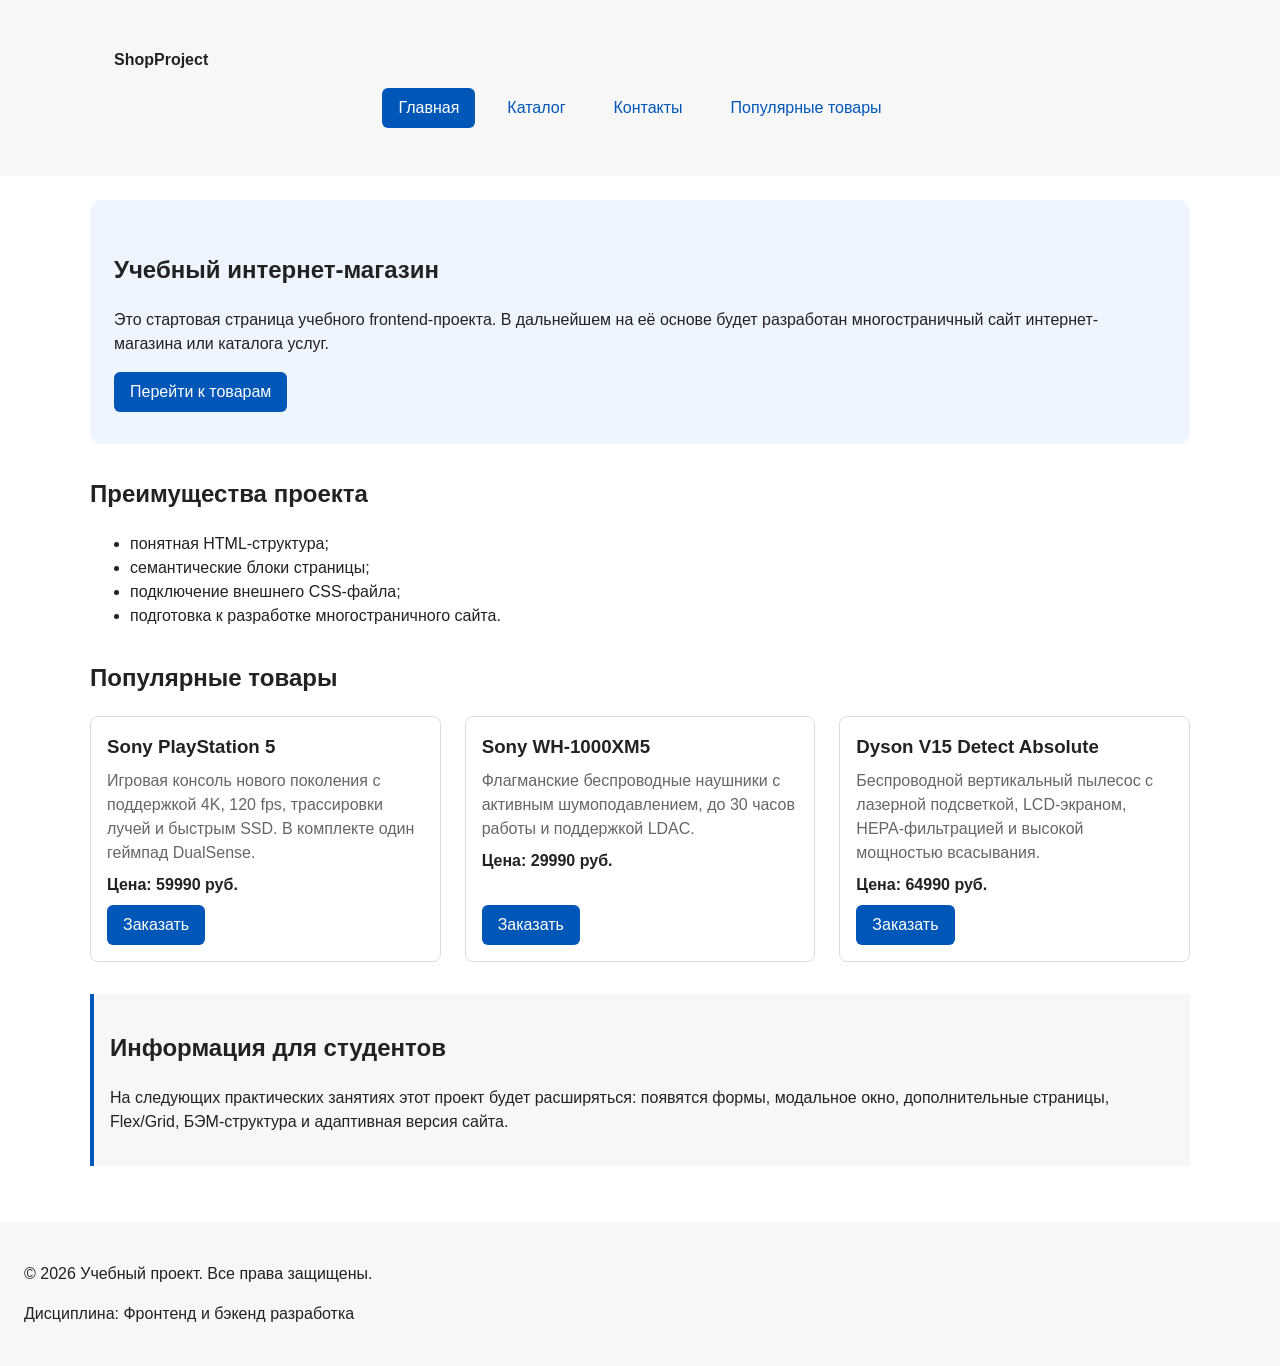
==== commit a7780459: "Добавлена страница товара с динамической подстановкой данных" ====
--- a/index.html
+++ b/index.html
@@ -61,10 +61,10 @@
     <h2>Популярные товары</h2>
 
     <div class="products-grid">
-      <article class="product-card product-card--featured">
-        <h3 class="product-card__title">Товар 1</h3>
-        <p class="product-card__description">Краткое описание учебного товара.</p>
-        <p class="product-card__price">Цена: 1000 руб.</p>
+      <article class="product-card" data-id="1">
+        <h3 class="product-card__title">Sony PlayStation 5</h3>
+        <p class="product-card__description">Игровая консоль нового поколения с поддержкой 4K, 120 fps, трассировки лучей и быстрым SSD. В комплекте один геймпад DualSense.</p>
+        <p class="product-card__price">Цена: 59990 руб.</p>
         <button
           class="button button--primary product-card__button"
           type="button"
@@ -74,10 +74,10 @@
         </button>
       </article>
 
-      <article class="product-card">
-        <h3 class="product-card__title">Товар 2</h3>
-        <p class="product-card__description">Краткое описание учебного товара.</p>
-        <p class="product-card__price">Цена: 1500 руб.</p>
+      <article class="product-card" data-id="2">
+        <h3 class="product-card__title">Sony WH-1000XM5</h3>
+        <p class="product-card__description">Флагманские беспроводные наушники с активным шумоподавлением, до 30 часов работы и поддержкой LDAC.</p>
+        <p class="product-card__price">Цена: 29990 руб.</p>
         <button
           class="button button--primary product-card__button"
           type="button"
@@ -87,10 +87,10 @@
         </button>
       </article>
 
-      <article class="product-card">
-        <h3 class="product-card__title">Товар 3</h3>
-        <p class="product-card__description">Краткое описание учебного товара.</p>
-        <p class="product-card__price">Цена: 2000 руб.</p>
+      <article class="product-card" data-id="3">
+        <h3 class="product-card__title">Dyson V15 Detect Absolute</h3>
+        <p class="product-card__description">Беспроводной вертикальный пылесос с лазерной подсветкой, LCD-экраном, HEPA-фильтрацией и высокой мощностью всасывания.</p>
+        <p class="product-card__price">Цена: 64990 руб.</p>
         <button
           class="button button--primary product-card__button"
           type="button"
--- a/css/style.css
+++ b/css/style.css
@@ -411,4 +411,209 @@
   border: 1px solid var(--color-border);
   border-radius: var(--radius-sm);
   font: inherit;
+}
+
+/* ===============================
+   8. Страница товара (product.html)
+   =============================== */
+
+/* Карточка каталога как ссылка */
+.product-card {
+  text-decoration: none;
+  color: inherit;
+  transition: border-color 0.2s ease, box-shadow 0.2s ease, transform 0.2s ease;
+}
+
+.product-card:hover {
+  border-color: var(--color-primary);
+  box-shadow: 0 4px 14px rgba(0, 87, 184, 0.15);
+  transform: translateY(-2px);
+}
+
+.product-card__link {
+  color: inherit;
+  text-decoration: none;
+}
+
+.product-card__link:hover {
+  color: var(--color-primary);
+  text-decoration: underline;
+}
+
+/* Страница товара */
+.product-page {
+  max-width: var(--container-width);
+  margin: 0 auto var(--space-xl);
+  background-color: var(--color-bg);
+  border: 1px solid var(--color-border);
+  border-radius: var(--radius-lg);
+  overflow: hidden;
+}
+
+.product-page__top {
+  display: flex;
+  flex-wrap: wrap;
+}
+
+.product-page__gallery {
+  flex: 1 1 45%;
+  min-width: 280px;
+  background-color: var(--color-surface-accent);
+  display: flex;
+  align-items: center;
+  justify-content: center;
+  padding: var(--space-xl);
+  border-right: 1px solid var(--color-border);
+}
+
+.product-page__gallery img {
+  width: 100%;
+  max-width: 320px;
+  height: auto;
+  object-fit: contain;
+  border-radius: var(--radius-md);
+}
+
+.product-page__summary {
+  flex: 1 1 55%;
+  min-width: 280px;
+  padding: var(--space-xl);
+}
+
+.product-page__title {
+  margin: 0 0 var(--space-sm);
+  font-size: 28px;
+  font-weight: 700;
+  color: var(--color-text);
+}
+
+.product-page__article {
+  margin: 0 0 var(--space-md);
+  font-size: 13px;
+  color: var(--color-muted);
+}
+
+.product-page__rating {
+  display: flex;
+  align-items: center;
+  gap: var(--space-sm);
+  margin-bottom: var(--space-md);
+  font-size: 15px;
+}
+
+.product-page__stars {
+  color: #f5a623;
+  font-size: 17px;
+  letter-spacing: 2px;
+}
+
+.product-page__rating-text {
+  color: var(--color-muted);
+}
+
+.product-page__price-block {
+  margin-bottom: var(--space-lg);
+}
+
+.product-page__price-current {
+  font-size: 30px;
+  font-weight: 700;
+  color: var(--color-text);
+}
+
+.product-page__price-old {
+  font-size: 18px;
+  color: var(--color-muted);
+  text-decoration: line-through;
+  margin-left: var(--space-sm);
+}
+
+.product-page__actions {
+  display: flex;
+  gap: var(--space-md);
+  flex-wrap: wrap;
+  margin-bottom: var(--space-lg);
+}
+
+.product-page__features {
+  list-style: none;
+  padding: 0;
+  margin: 0;
+  display: flex;
+  flex-direction: column;
+  gap: var(--space-sm);
+  font-size: 15px;
+  color: var(--color-text);
+}
+
+.product-page__features li {
+  display: flex;
+  align-items: center;
+  gap: var(--space-sm);
+}
+
+.product-page__features li::before {
+  content: "✓";
+  color: var(--color-primary);
+  font-weight: 700;
+}
+
+.product-page__details {
+  border-top: 1px solid var(--color-border);
+  padding: var(--space-xl);
+}
+
+.product-page__details h2 {
+  font-size: 20px;
+  font-weight: 700;
+  margin: 0 0 var(--space-md);
+  color: var(--color-text);
+}
+
+.product-page__details h2 + p,
+.product-page__details p {
+  font-size: 15px;
+  color: var(--color-text);
+  margin: 0 0 var(--space-md);
+}
+
+.specs-table {
+  width: 100%;
+  border-collapse: collapse;
+  margin-top: var(--space-md);
+  font-size: 15px;
+}
+
+.specs-table tr {
+  border-bottom: 1px solid var(--color-border);
+}
+
+.specs-table td {
+  padding: 10px 6px;
+  vertical-align: top;
+}
+
+.specs-table td:first-child {
+  color: var(--color-muted);
+  width: 40%;
+}
+
+.specs-table td:last-child {
+  color: var(--color-text);
+  font-weight: 600;
+}
+
+@media (max-width: 700px) {
+  .product-page__gallery {
+    border-right: none;
+    border-bottom: 1px solid var(--color-border);
+  }
+
+  .product-page__title {
+    font-size: 23px;
+  }
+
+  .product-page__price-current {
+    font-size: 26px;
+  }
 }
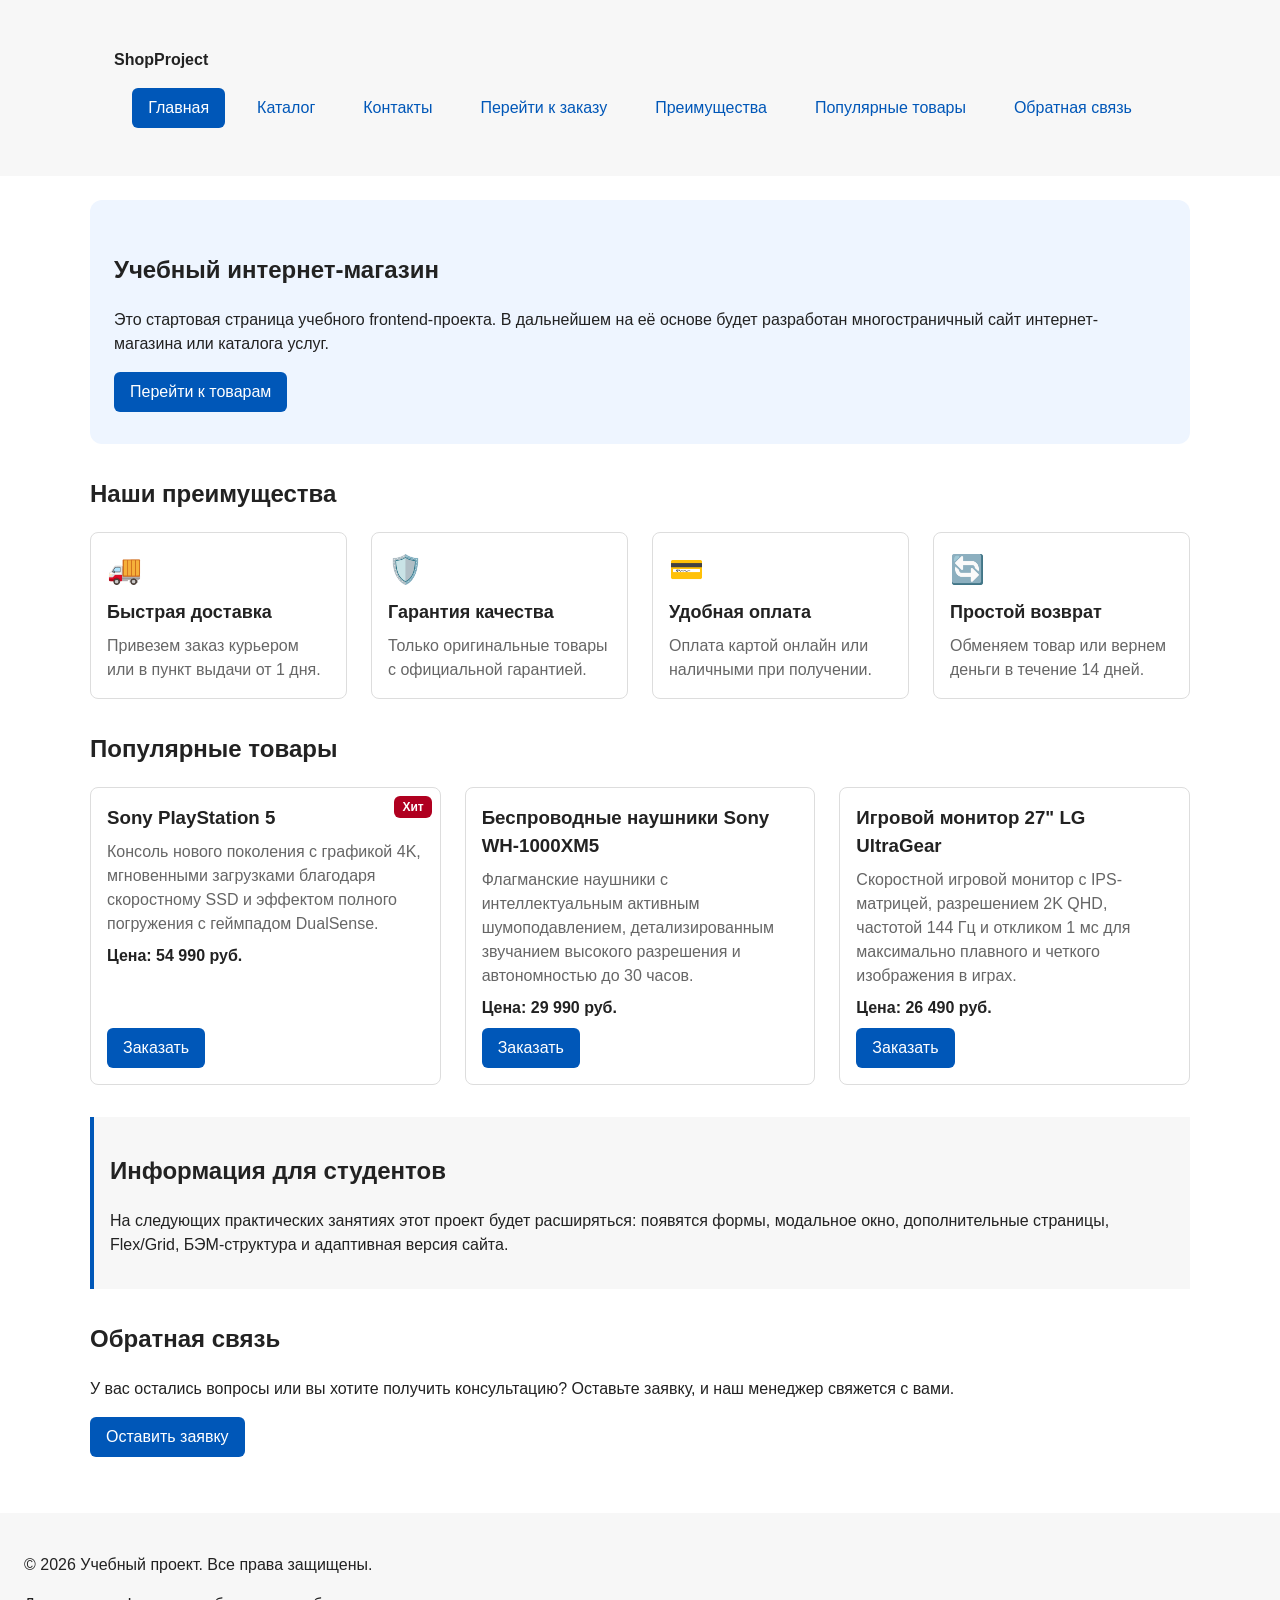
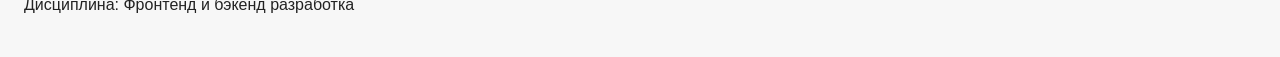
==== commit b2391933: "Унификация модальных окон, исправление багов всплытия событий и валидации форм" ====
--- a/index.html
+++ b/index.html
@@ -3,33 +3,24 @@
 <head>
   <meta charset="UTF-8">
   <meta name="viewport" content="width=device-width, initial-scale=1.0">
-  <title>Учебный интернет-магазин</title>
+  <meta name="description" content="Учебный интернет-магазин — Стартовая страница">
+  <title>Главная — Учебный интернет-магазин</title>
   <link rel="stylesheet" href="css/style.css">
-  <meta property="og:type" content="website">
-  <meta property="og:title" content="Учебный интернет-магазин">
-  <meta property="og:description" content="Учебный frontend-проект интернет-магазина.">
-  <meta property="og:image" content="https://username.github.io/kr1-html-css-shop/images/preview.jpg">
 </head>
 <body>
 
 <header class="site-header">
   <div class="site-header__inner">
     <a class="site-header__logo" href="index.html">ShopProject</a>
-
     <nav class="site-nav" aria-label="Основная навигация">
       <ul class="site-nav__list">
-        <li class="site-nav__item">
-          <a class="site-nav__link site-nav__link--active" href="index.html">Главная</a>
-        </li>
-        <li class="site-nav__item">
-          <a class="site-nav__link" href="catalog.html">Каталог</a>
-        </li>
-        <li class="site-nav__item">
-          <a class="site-nav__link" href="contacts.html">Контакты</a>
-        </li>
-        <li class="site-nav__item">
-          <a class="site-nav__link" href="index.html#popular">Популярные товары</a>
-        </li>
+        <li><a class="site-nav__link site-nav__link--active" href="index.html">Главная</a></li>
+        <li><a class="site-nav__link" href="catalog.html">Каталог</a></li>
+        <li><a class="site-nav__link" href="contacts.html">Контакты</a></li>
+        <li><a class="site-nav__link" href="order.html">Перейти к заказу</a></li>
+        <li><a class="site-nav__link" href="index.html#advantages">Преимущества</a></li>
+        <li><a class="site-nav__link" href="index.html#popular">Популярные товары</a></li>
+        <li><a class="site-nav__link" href="#feedback">Обратная связь</a></li>
       </ul>
     </nav>
   </div>
@@ -38,78 +29,71 @@
 <main>
   <section class="hero">
     <h1>Учебный интернет-магазин</h1>
-    <p>
-      Это стартовая страница учебного frontend-проекта.
-      В дальнейшем на её основе будет разработан многостраничный сайт
-      интернет-магазина или каталога услуг.
-    </p>
-    <a class="button button--primary" href="#popular">Перейти к товарам</a>
+    <p>Это стартовая страница учебного frontend-проекта. В дальнейшем на её основе будет разработан многостраничный сайт интернет-магазина или каталога услуг.</p>
+    <a class="button button--primary" href="catalog.html">Перейти к товарам</a>
   </section>
 
   <section class="section" id="advantages">
-    <h2>Преимущества проекта</h2>
-
-    <ul class="advantages-list">
-      <li>понятная HTML-структура;</li>
-      <li>семантические блоки страницы;</li>
-      <li>подключение внешнего CSS-файла;</li>
-      <li>подготовка к разработке многостраничного сайта.</li>
-    </ul>
+    <h2>Наши преимущества</h2>
+    <div class="advantages-grid">
+      <article class="advantage-card">
+        <div class="advantage-card__icon">🚚</div>
+        <h3 class="advantage-card__title">Быстрая доставка</h3>
+        <p class="advantage-card__description">Привезем заказ курьером или в пункт выдачи от 1 дня.</p>
+      </article>
+      <article class="advantage-card">
+        <div class="advantage-card__icon">🛡️</div>
+        <h3 class="advantage-card__title">Гарантия качества</h3>
+        <p class="advantage-card__description">Только оригинальные товары с официальной гарантией.</p>
+      </article>
+      <article class="advantage-card">
+        <div class="advantage-card__icon">💳</div>
+        <h3 class="advantage-card__title">Удобная оплата</h3>
+        <p class="advantage-card__description">Оплата картой онлайн или наличными при получении.</p>
+      </article>
+      <article class="advantage-card">
+        <div class="advantage-card__icon">🔄</div>
+        <h3 class="advantage-card__title">Простой возврат</h3>
+        <p class="advantage-card__description">Обменяем товар или вернем деньги в течение 14 дней.</p>
+      </article>
+    </div>
   </section>
 
   <section class="section" id="popular">
     <h2>Популярные товары</h2>
-
     <div class="products-grid">
-      <article class="product-card" data-id="1">
+      <article class="product-card" onclick="location.href='product1.html'" style="cursor: pointer;">
+        <span class="product-card__badge">Хит</span>
         <h3 class="product-card__title">Sony PlayStation 5</h3>
-        <p class="product-card__description">Игровая консоль нового поколения с поддержкой 4K, 120 fps, трассировки лучей и быстрым SSD. В комплекте один геймпад DualSense.</p>
-        <p class="product-card__price">Цена: 59990 руб.</p>
-        <button
-          class="button button--primary product-card__button"
-          type="button"
-          data-product="Товар 1"
-        >
-          Заказать
-        </button>
+        <p class="product-card__description">Консоль нового поколения с графикой 4K, мгновенными загрузками благодаря скоростному SSD и эффектом полного погружения с геймпадом DualSense.</p>
+        <p class="product-card__price">Цена: 54 990 руб.</p>
+        <button class="button button--primary product-card__button" type="button" data-product="Sony PlayStation 5" onclick="event.stopPropagation()">Заказать</button>
       </article>
-
-      <article class="product-card" data-id="2">
-        <h3 class="product-card__title">Sony WH-1000XM5</h3>
-        <p class="product-card__description">Флагманские беспроводные наушники с активным шумоподавлением, до 30 часов работы и поддержкой LDAC.</p>
-        <p class="product-card__price">Цена: 29990 руб.</p>
-        <button
-          class="button button--primary product-card__button"
-          type="button"
-          data-product="Товар 2"
-        >
-          Заказать
-        </button>
+      <article class="product-card" onclick="location.href='product2.html'" style="cursor: pointer;">
+        <h3 class="product-card__title">Беспроводные наушники Sony WH-1000XM5</h3>
+        <p class="product-card__description">Флагманские наушники с интеллектуальным активным шумоподавлением, детализированным звучанием высокого разрешения и автономностью до 30 часов.</p>
+        <p class="product-card__price">Цена: 29 990 руб.</p>
+        <button class="button button--primary product-card__button" type="button" data-product="Sony WH-1000XM5" onclick="event.stopPropagation()">Заказать</button>
       </article>
-
-      <article class="product-card" data-id="3">
-        <h3 class="product-card__title">Dyson V15 Detect Absolute</h3>
-        <p class="product-card__description">Беспроводной вертикальный пылесос с лазерной подсветкой, LCD-экраном, HEPA-фильтрацией и высокой мощностью всасывания.</p>
-        <p class="product-card__price">Цена: 64990 руб.</p>
-        <button
-          class="button button--primary product-card__button"
-          type="button"
-          data-product="Товар 3"
-        >
-          Заказать
-        </button>
+      <article class="product-card" onclick="location.href='product3.html'" style="cursor: pointer;">
+        <h3 class="product-card__title">Игровой монитор 27" LG UltraGear</h3>
+        <p class="product-card__description">Скоростной игровой монитор с IPS-матрицей, разрешением 2K QHD, частотой 144 Гц и откликом 1 мс для максимально плавного и четкого изображения в играх.</p>
+        <p class="product-card__price">Цена: 26 490 руб.</p>
+        <button class="button button--primary product-card__button" type="button" data-product="Монитор LG UltraGear" onclick="event.stopPropagation()">Заказать</button>
       </article>
     </div>
   </section>
 
   <aside class="aside-info">
     <h2>Информация для студентов</h2>
-    <p>
-      На следующих практических занятиях этот проект будет расширяться:
-      появятся формы, модальное окно, дополнительные страницы, Flex/Grid,
-      БЭМ-структура и адаптивная версия сайта.
-    </p>
+    <p>На следующих практических занятиях этот проект будет расширяться: появятся формы, модальное окно, дополнительные страницы, Flex/Grid, БЭМ-структура и адаптивная версия сайта.</p>
   </aside>
+
+  <section class="section" id="feedback">
+    <h2>Обратная связь</h2>
+    <p>У вас остались вопросы или вы хотите получить консультацию? Оставьте заявку, и наш менеджер свяжется с вами.</p>
+    <button class="button button--primary" type="button" id="open-feedback-btn">Оставить заявку</button>
+  </section>
 
   <p class="success-message" id="success-message" hidden>
     Заявка успешно отправлена!
@@ -118,39 +102,41 @@
 
 <dialog class="order-dialog" id="order-dialog" aria-labelledby="order-dialog-title">
   <h2 class="order-dialog__title" id="order-dialog-title">Оформление заявки</h2>
-
-  <form class="order-form" id="order-form" action="#" method="post" novalidate>
-    <input type="hidden" id="selected-product" name="product">
-
+  <form class="order-form" id="order-form" action="#" method="post">
+    <input id="selected-product" name="product" type="hidden">
     <div class="order-form__field">
       <label class="order-form__label" for="order-name">Имя</label>
-      <input
-        class="order-form__input"
-        id="order-name"
-        name="name"
-        type="text"
-        required
-      >
+      <input class="order-form__input" id="order-name" name="name" type="text" placeholder="Введите ваше имя" required>
     </div>
-
     <div class="order-form__field">
       <label class="order-form__label" for="order-email">E-mail</label>
-      <input
-        class="order-form__input"
-        id="order-email"
-        name="email"
-        type="email"
-        required
-      >
+      <input class="order-form__input" id="order-email" name="email" type="email" placeholder="example@mail.ru" required>
     </div>
-
+    <div class="order-form__field">
+      <label class="order-form__label" for="order-phone">Телефон</label>
+      <input class="order-form__input" id="order-phone" name="phone" type="tel" placeholder="+7 (900) 000-00-00" required>
+    </div>
+    <div class="order-form__field">
+      <label class="order-form__label" for="order-topic">Тема заявки</label>
+      <select class="order-form__select" id="order-topic" name="topic" required>
+        <option value="product" selected>Заказ товара</option>
+        <option value="consultation">Консультация</option>
+        <option value="delivery">Доставка</option>
+      </select>
+    </div>
+    <div class="order-form__field">
+      <label class="order-form__label" for="order-comment">Комментарий</label>
+      <textarea class="order-form__textarea" id="order-comment" name="comment" rows="3" placeholder="Укажите дополнительную информацию"></textarea>
+    </div>
+    <div class="order-form__field">
+      <label>
+        <input id="order-agreement" name="agreement" type="checkbox" required>
+        Я согласен на обработку персональных данных
+      </label>
+    </div>
     <div class="order-form__actions">
-      <button class="button button--secondary" type="button" id="close-order-dialog">
-        Закрыть
-      </button>
-      <button class="button button--primary" type="submit">
-        Отправить заявку
-      </button>
+      <button class="button button--secondary" type="button" id="close-order-dialog">Закрыть</button>
+      <button class="button button--primary" type="submit">Отправить заявку</button>
     </div>
   </form>
 </dialog>
--- a/css/style.css
+++ b/css/style.css
@@ -3,7 +3,6 @@
    =============================== */
 
 :root {
-  /* Основные цвета проекта */
   --color-bg: #ffffff;
   --color-text: #222222;
   --color-muted: #666666;
@@ -17,19 +16,16 @@
   --color-success-bg: #eefaf0;
   --color-white: #ffffff;
 
-  /* Отступы */
   --space-xs: 4px;
   --space-sm: 8px;
   --space-md: 16px;
   --space-lg: 24px;
   --space-xl: 32px;
 
-  /* Скругления */
   --radius-sm: 6px;
   --radius-md: 8px;
   --radius-lg: 12px;
 
-  /* Размеры */
   --container-width: 1100px;
 }
 
@@ -74,6 +70,9 @@
 
 .site-header {
   background-color: var(--color-surface);
+  position: sticky;
+  top: 0;
+  z-index: 100;
 }
 
 .site-header__inner {
@@ -139,7 +138,6 @@
   background-color: var(--color-primary);
 }
 
-/* Базовый блок кнопки — только структура */
 .button {
   display: inline-block;
   padding: var(--space-sm) var(--space-md);
@@ -203,6 +201,7 @@
 }
 
 .product-card {
+  position: relative;
   display: flex;
   flex-direction: column;
   gap: var(--space-sm);
@@ -214,6 +213,19 @@
 
 .product-card:hover {
   border-color: var(--color-primary);
+}
+
+.product-card__badge {
+  position: absolute;
+  top: var(--space-sm);
+  right: var(--space-sm);
+  background-color: var(--color-danger);
+  color: var(--color-white);
+  padding: 2px 8px;
+  border-radius: var(--radius-sm);
+  font-size: 12px;
+  font-weight: bold;
+  z-index: 10;
 }
 
 .product-card--featured {
@@ -357,6 +369,13 @@
    7. Каталог
    =============================== */
 
+.product-card__image {
+  width: 100%;
+  height: 180px;
+  object-fit: contain;
+  margin-bottom: var(--space-xs);
+}
+
 .products-grid {
   display: grid;
   grid-template-columns: repeat(3, 1fr);
@@ -414,206 +433,108 @@
 }
 
 /* ===============================
-   8. Страница товара (product.html)
-   =============================== */
-
-/* Карточка каталога как ссылка */
-.product-card {
-  text-decoration: none;
-  color: inherit;
-  transition: border-color 0.2s ease, box-shadow 0.2s ease, transform 0.2s ease;
-}
-
-.product-card:hover {
-  border-color: var(--color-primary);
-  box-shadow: 0 4px 14px rgba(0, 87, 184, 0.15);
-  transform: translateY(-2px);
-}
-
-.product-card__link {
-  color: inherit;
-  text-decoration: none;
-}
-
-.product-card__link:hover {
+   8. Страница товара
+   =============================== */
+
+.product-page__inner {
+  display: grid;
+  grid-template-columns: 1fr 1fr;
+  gap: var(--space-xl);
+  align-items: start;
+}
+
+.product-page__image {
+  width: 100%;
+  max-width: 480px;
+  display: block;
+  border-radius: var(--radius-md);
+  border: 1px solid var(--color-border);
+}
+
+.product-page__title {
+  margin-top: 0;
+  margin-bottom: var(--space-sm);
+}
+
+.product-page__price {
+  margin: 0 0 var(--space-md);
+  font-size: 22px;
+  font-weight: 700;
   color: var(--color-primary);
-  text-decoration: underline;
-}
-
-/* Страница товара */
-.product-page {
-  max-width: var(--container-width);
-  margin: 0 auto var(--space-xl);
-  background-color: var(--color-bg);
-  border: 1px solid var(--color-border);
-  border-radius: var(--radius-lg);
-  overflow: hidden;
-}
-
-.product-page__top {
-  display: flex;
-  flex-wrap: wrap;
-}
-
-.product-page__gallery {
-  flex: 1 1 45%;
-  min-width: 280px;
-  background-color: var(--color-surface-accent);
-  display: flex;
-  align-items: center;
-  justify-content: center;
-  padding: var(--space-xl);
-  border-right: 1px solid var(--color-border);
-}
-
-.product-page__gallery img {
+}
+
+.product-page__desc {
+  color: var(--color-muted);
+  line-height: 1.6;
+}
+
+.product-page__subtitle {
+  margin-top: var(--space-lg);
+  margin-bottom: var(--space-sm);
+  font-size: 18px;
+}
+
+.product-page__specs {
   width: 100%;
-  max-width: 320px;
-  height: auto;
-  object-fit: contain;
-  border-radius: var(--radius-md);
-}
-
-.product-page__summary {
-  flex: 1 1 55%;
-  min-width: 280px;
-  padding: var(--space-xl);
-}
-
-.product-page__title {
-  margin: 0 0 var(--space-sm);
-  font-size: 28px;
-  font-weight: 700;
+  border-collapse: collapse;
+  margin-bottom: var(--space-xl);
+}
+
+.product-page__specs th,
+.product-page__specs td {
+  padding: var(--space-sm) 0;
+  border-bottom: 1px solid var(--color-border);
+  text-align: left;
+}
+
+.product-page__specs th {
+  color: var(--color-muted);
+  font-weight: normal;
+  width: 35%;
+}
+
+.product-page__specs caption {
+  text-align: left;
+  font-weight: bold;
+  padding-bottom: var(--space-sm);
   color: var(--color-text);
 }
 
-.product-page__article {
-  margin: 0 0 var(--space-md);
-  font-size: 13px;
-  color: var(--color-muted);
-}
-
-.product-page__rating {
-  display: flex;
-  align-items: center;
-  gap: var(--space-sm);
-  margin-bottom: var(--space-md);
-  font-size: 15px;
-}
-
-.product-page__stars {
-  color: #f5a623;
-  font-size: 17px;
-  letter-spacing: 2px;
-}
-
-.product-page__rating-text {
-  color: var(--color-muted);
-}
-
-.product-page__price-block {
-  margin-bottom: var(--space-lg);
-}
-
-.product-page__price-current {
-  font-size: 30px;
-  font-weight: 700;
-  color: var(--color-text);
-}
-
-.product-page__price-old {
-  font-size: 18px;
-  color: var(--color-muted);
-  text-decoration: line-through;
-  margin-left: var(--space-sm);
-}
-
-.product-page__actions {
-  display: flex;
-  gap: var(--space-md);
-  flex-wrap: wrap;
-  margin-bottom: var(--space-lg);
-}
-
-.product-page__features {
-  list-style: none;
-  padding: 0;
-  margin: 0;
+/* ===============================
+   9. Блок преимуществ
+   =============================== */
+
+.advantages-grid {
+  display: grid;
+  grid-template-columns: repeat(4, 1fr);
+  gap: var(--space-lg);
+}
+
+.advantage-card {
   display: flex;
   flex-direction: column;
   gap: var(--space-sm);
-  font-size: 15px;
+  padding: var(--space-md);
+  border: 1px solid var(--color-border);
+  border-radius: var(--radius-md);
+  background-color: var(--color-bg);
+}
+
+.advantage-card:hover {
+  border-color: var(--color-primary);
+}
+
+.advantage-card__icon {
+  font-size: 28px;
+}
+
+.advantage-card__title {
+  margin: 0;
+  font-size: 18px;
   color: var(--color-text);
 }
 
-.product-page__features li {
-  display: flex;
-  align-items: center;
-  gap: var(--space-sm);
-}
-
-.product-page__features li::before {
-  content: "✓";
-  color: var(--color-primary);
-  font-weight: 700;
-}
-
-.product-page__details {
-  border-top: 1px solid var(--color-border);
-  padding: var(--space-xl);
-}
-
-.product-page__details h2 {
-  font-size: 20px;
-  font-weight: 700;
-  margin: 0 0 var(--space-md);
-  color: var(--color-text);
-}
-
-.product-page__details h2 + p,
-.product-page__details p {
-  font-size: 15px;
-  color: var(--color-text);
-  margin: 0 0 var(--space-md);
-}
-
-.specs-table {
-  width: 100%;
-  border-collapse: collapse;
-  margin-top: var(--space-md);
-  font-size: 15px;
-}
-
-.specs-table tr {
-  border-bottom: 1px solid var(--color-border);
-}
-
-.specs-table td {
-  padding: 10px 6px;
-  vertical-align: top;
-}
-
-.specs-table td:first-child {
+.advantage-card__description {
+  margin: 0;
   color: var(--color-muted);
-  width: 40%;
-}
-
-.specs-table td:last-child {
-  color: var(--color-text);
-  font-weight: 600;
-}
-
-@media (max-width: 700px) {
-  .product-page__gallery {
-    border-right: none;
-    border-bottom: 1px solid var(--color-border);
-  }
-
-  .product-page__title {
-    font-size: 23px;
-  }
-
-  .product-page__price-current {
-    font-size: 26px;
-  }
 }
